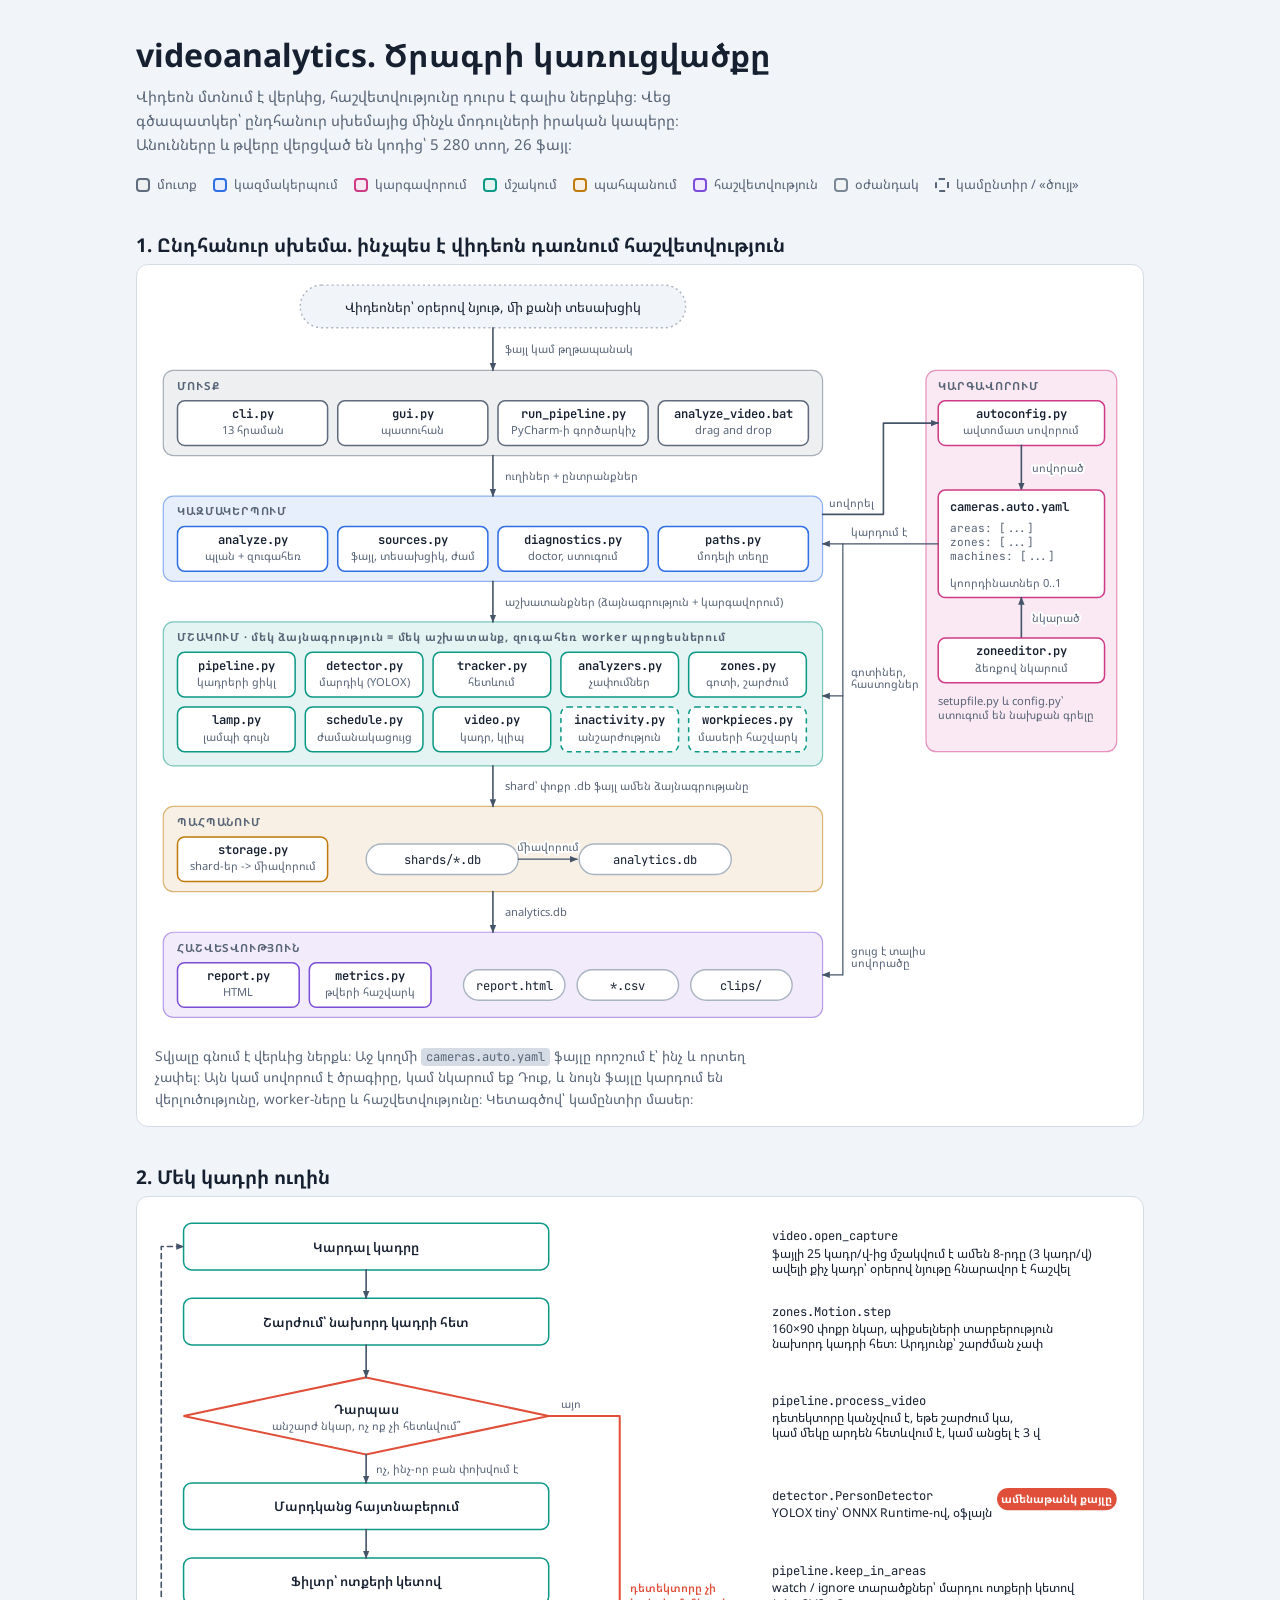
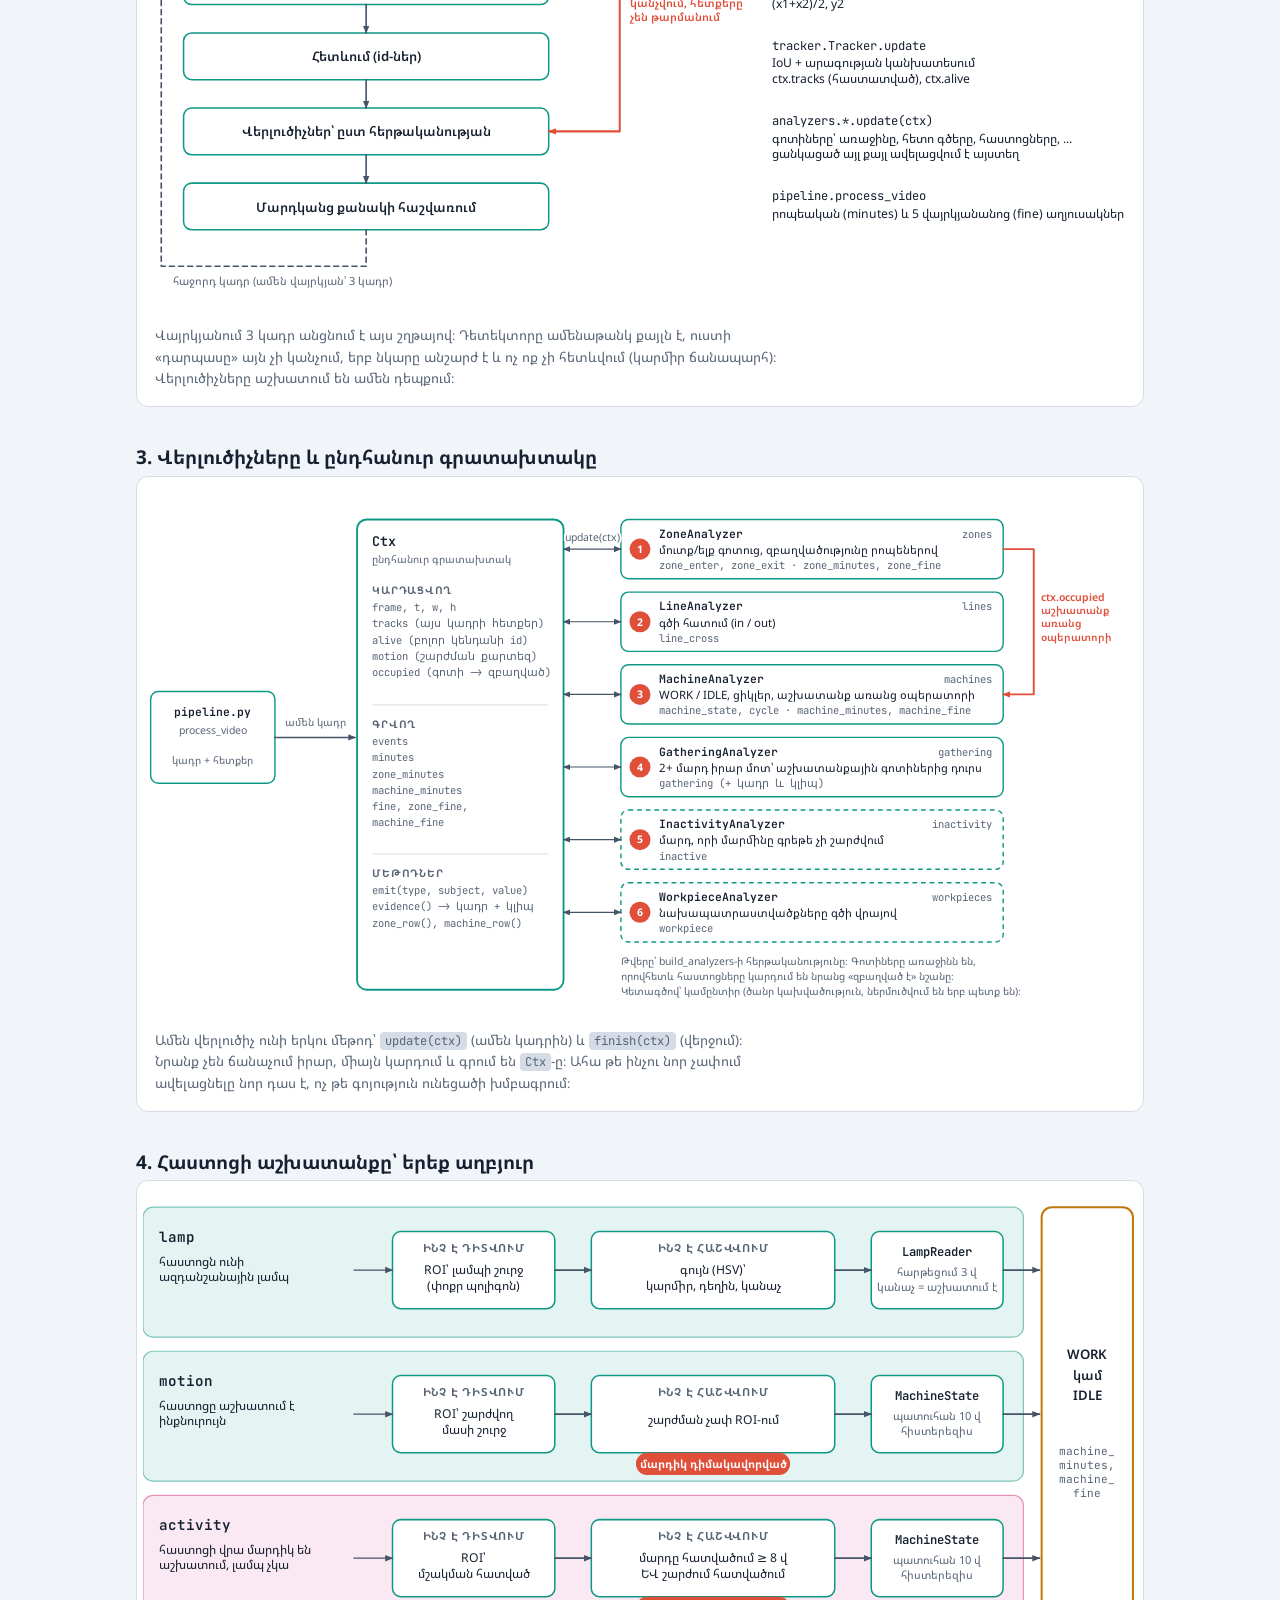
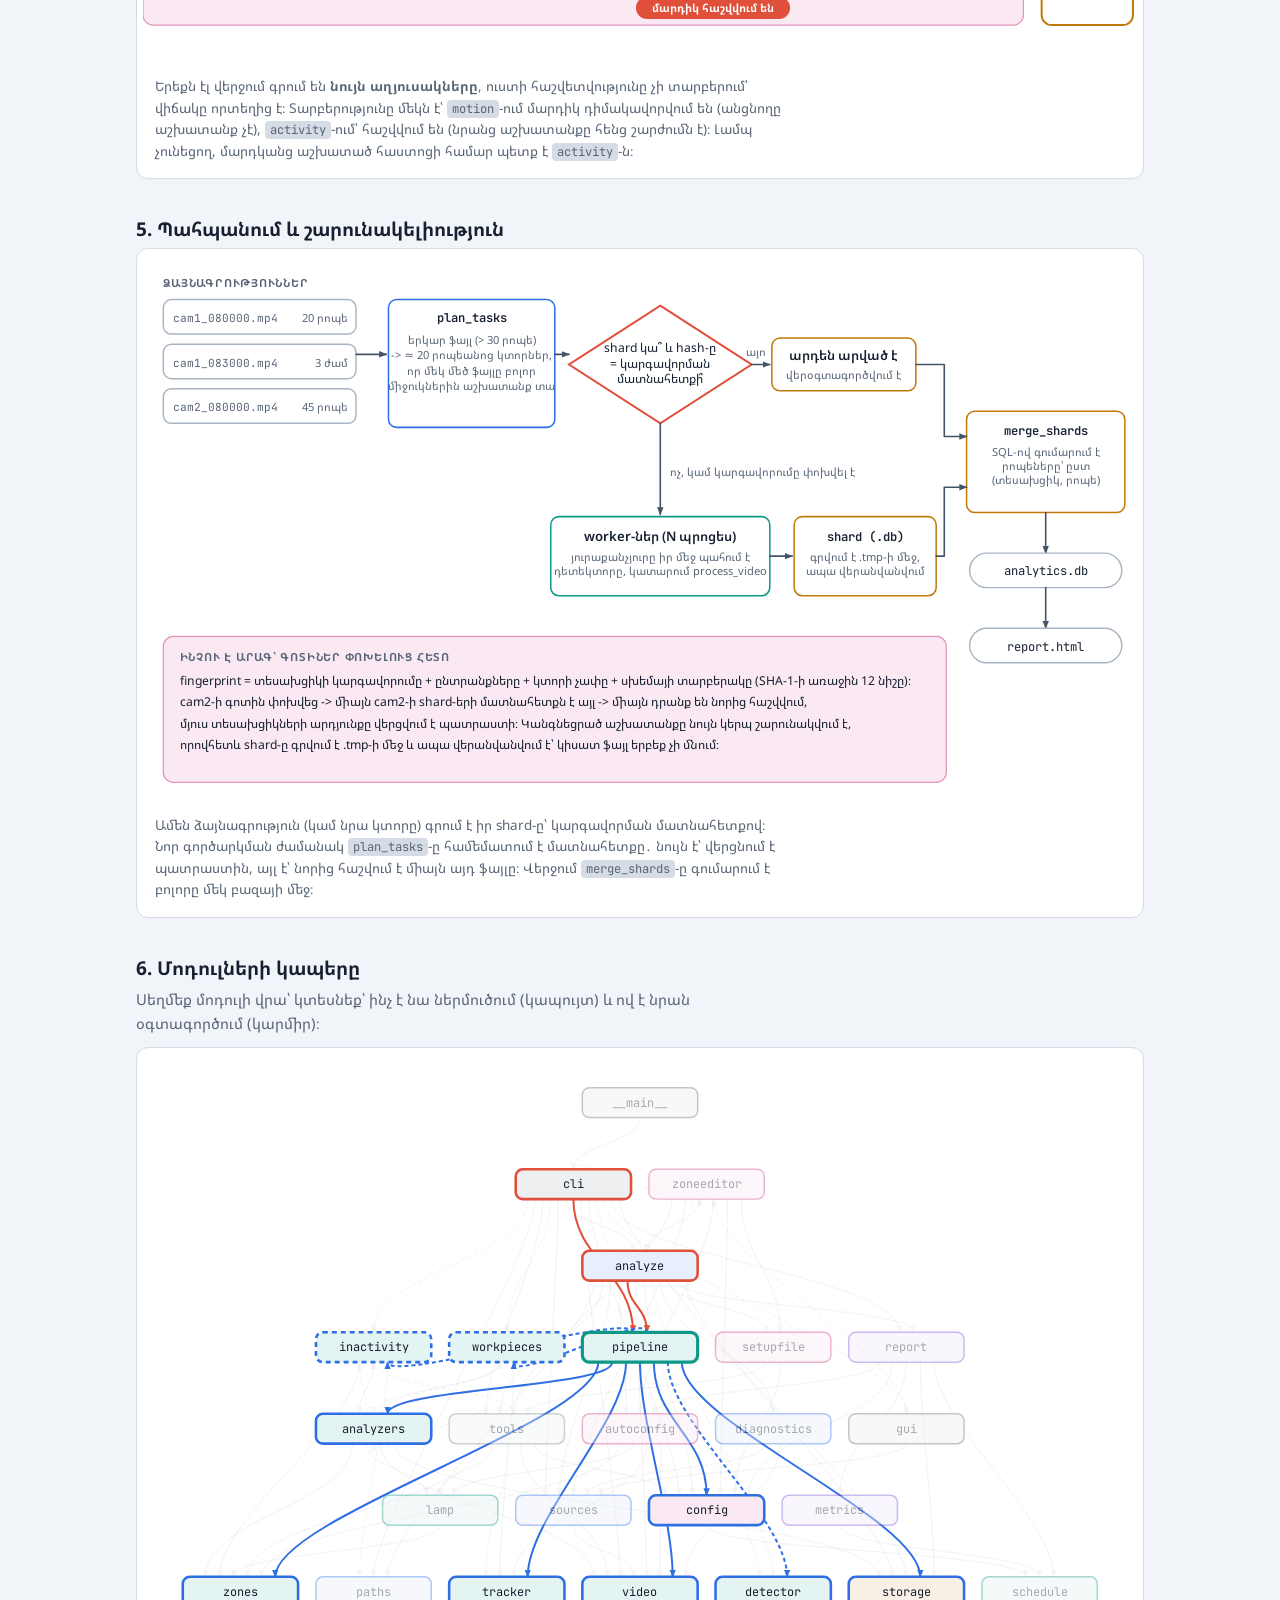
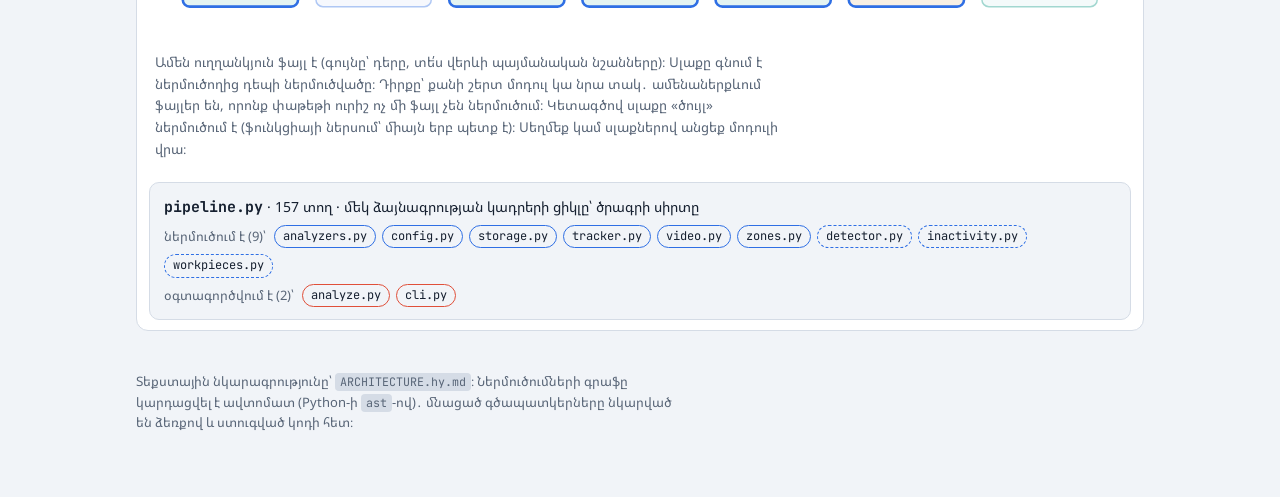
==== videoanalytics/docs/architecture.html @ 5f771d31 "Add the graphical structure of the code (docs/architecture.html) Six hand-built SVG figures in one s" ====
<!doctype html>
<html lang="hy"><head><meta charset="utf-8"><meta name="viewport" content="width=device-width, initial-scale=1, viewport-fit=cover">
<title>videoanalytics կառուցվածք</title>
<meta name="claude:viewport-fit-sides" content="cover">
<link rel="preconnect" href="https://fonts.googleapis.com"><link rel="preconnect" href="https://fonts.gstatic.com" crossorigin>
<link rel="stylesheet" href="https://fonts.googleapis.com/css2?family=JetBrains+Mono:wght@400;600&family=Noto+Sans:wght@400;600;700&family=Noto+Sans+Armenian:wght@400;600;700&display=swap">
<style>
:root{--bg:#f1f4f8;--surface:#ffffff;--fg:#162030;--muted:#586577;--line:#d5dce6;--line2:#a9b4c2;--arrow:#46546a;--accent:#e04f39;--out:#2f6fe4;--in:#e04f39;--dot:#d9e0ea;--entry:#5f6b7c;--entry-bg:#edeff1;--entry-ln:#a7aeb7;--orch:#2f6fe4;--orch-bg:#e8effc;--orch-ln:#8db0f0;--setup:#cf3a86;--setup-bg:#fae9f2;--setup-ln:#e593bc;--process:#0e9886;--process-bg:#e4f4f2;--process-ln:#7ac6bc;--store:#c07a0b;--store-bg:#f8f0e4;--store-ln:#dcb679;--report:#7c4dd8;--report-bg:#f1ebfb;--report-ln:#b79dea;--util:#7b8794;--util-bg:#f0f2f3;--util-ln:#b6bdc4;--sans:"Noto Sans","Noto Sans Armenian","Segoe UI",system-ui,sans-serif;--mono:"JetBrains Mono","Noto Sans Mono",ui-monospace,Consolas,monospace}
@media (prefers-color-scheme: dark){:root:not([data-theme="light"]){--bg:#10151c;--surface:#19212b;--fg:#e5ebf3;--muted:#98a6b8;--line:#2c3746;--line2:#4a586b;--arrow:#9fb0c6;--accent:#ff7a63;--out:#78a6ff;--in:#ff7a63;--dot:#1f2833;--entry:#a3adbd;--entry-bg:#303944;--entry-ln:#656e7b;--orch:#78a6ff;--orch-bg:#29384f;--orch-ln:#4d6aa0;--setup:#f287bb;--setup-bg:#3e3243;--setup-ln:#90597a;--process:#45d1bd;--process-bg:#203f44;--process-ln:#31827b;--store:#f2b552;--store-bg:#3e3a32;--store-ln:#907240;--report:#b999f7;--report-bg:#34354e;--report-ln:#71639b;--util:#98a3b0;--util-bg:#2f3742;--util-ln:#5f6874;color-scheme:dark}}
:root[data-theme="dark"]{--bg:#10151c;--surface:#19212b;--fg:#e5ebf3;--muted:#98a6b8;--line:#2c3746;--line2:#4a586b;--arrow:#9fb0c6;--accent:#ff7a63;--out:#78a6ff;--in:#ff7a63;--dot:#1f2833;--entry:#a3adbd;--entry-bg:#303944;--entry-ln:#656e7b;--orch:#78a6ff;--orch-bg:#29384f;--orch-ln:#4d6aa0;--setup:#f287bb;--setup-bg:#3e3243;--setup-ln:#90597a;--process:#45d1bd;--process-bg:#203f44;--process-ln:#31827b;--store:#f2b552;--store-bg:#3e3a32;--store-ln:#907240;--report:#b999f7;--report-bg:#34354e;--report-ln:#71639b;--util:#98a3b0;--util-bg:#2f3742;--util-ln:#5f6874;color-scheme:dark}
*{box-sizing:border-box}
body{background:var(--bg);color:var(--fg);font:15px/1.6 var(--sans)}
.page{max-width:1040px;margin:0 auto;padding-block:28px 56px;padding-left:max(16px,env(safe-area-inset-left,0px));padding-right:max(16px,env(safe-area-inset-right,0px))}
h1{font-size:clamp(24px,4vw,32px);line-height:1.2;margin:0 0 10px;font-weight:700;text-wrap:balance}
h2{font-size:19px;line-height:1.3;margin:0 0 6px;font-weight:700;text-wrap:balance}
.lead{max-width:68ch;color:var(--muted);margin:0 0 18px}
.legend{display:flex;flex-wrap:wrap;gap:8px 16px;margin:0 0 6px;padding:0;list-style:none;font-size:13px;color:var(--muted)}
.legend li{display:flex;align-items:center;gap:7px}
.legend i{width:14px;height:14px;border-radius:4px;border:2px solid var(--c);background:var(--cb);display:inline-block}
.legend i.opt{border-style:dashed}
.swipe{display:none;margin:8px 0 0;font-size:13px;color:var(--muted)}
@media (max-width:820px){.swipe{display:block}}
section{margin-top:38px}
section>p{margin:0 0 12px;max-width:70ch;color:var(--muted)}
.fig{margin:0;background:var(--surface);border:1px solid var(--line);border-radius:12px;padding:10px 6px 4px}
.scroll{overflow-x:auto}
.fig svg{display:block;width:100%;height:auto}
.fig figcaption{padding:8px 12px 12px;font-size:13.5px;color:var(--muted);max-width:82ch}
code,.mono{font-family:var(--mono)}
code{font-size:.9em;background:var(--line);padding:1px 5px;border-radius:4px}
#dep-info{margin:10px 6px 4px;padding:12px 14px;border:1px solid var(--line);border-radius:10px;background:var(--bg);font-size:14px;min-height:96px}
#dep-info b{font-family:var(--mono);font-size:15px}
#dep-info .row{margin-top:6px;display:flex;flex-wrap:wrap;gap:6px;align-items:center}
#dep-info .row span.k{color:var(--muted);font-size:13px;margin-right:2px}
#dep-info .pill{font-family:var(--mono);font-size:12px;padding:1px 8px;border-radius:99px;border:1.5px solid var(--out);color:var(--fg);background:transparent}
#dep-info .pill.in{border-color:var(--in)}
#dep-info .pill.lz{border-style:dashed}
footer{margin-top:40px;color:var(--muted);font-size:13px;max-width:78ch}
/* ---- drawing ---- */
svg text{font-family:var(--sans)}
.t{font-size:13px;fill:var(--fg)}
.tn{font-weight:600}
.mono{font-family:var(--mono);font-size:12px;fill:var(--fg)}
.monoL{font-family:var(--mono);font-size:14px;font-weight:600;fill:var(--fg)}
.monoS{font-family:var(--mono);font-size:11px;fill:var(--muted)}
.d{font-size:11px;fill:var(--muted)}
.n{font-size:12px;fill:var(--fg)}
.nb{font-size:12px;font-weight:600;fill:var(--fg)}
.al{font-size:11px;fill:var(--muted);paint-order:stroke;stroke:var(--surface);stroke-width:4px;stroke-linejoin:round}
.alh{font-size:11px;font-weight:600;fill:var(--accent);paint-order:stroke;stroke:var(--surface);stroke-width:4px;stroke-linejoin:round}
.hd{font-size:11px;font-weight:700;letter-spacing:.07em;fill:var(--muted)}
.node{fill:var(--surface);stroke:var(--line2);stroke-width:1.4}
.io{fill:var(--bg);stroke:var(--line2);stroke-width:1.4;stroke-dasharray:2 3}
.band{stroke-width:1.2}
.chip{fill:var(--surface);stroke-width:1.5}
.opt{stroke-dasharray:5 4}
.gate{fill:var(--surface);stroke:var(--accent);stroke-width:2}
.hot{fill:var(--accent);stroke:none}
.hot-t{font-size:11px;font-weight:700;fill:#fff}
.ar{fill:none;stroke:var(--arrow);stroke-width:1.6;stroke-linejoin:round;stroke-linecap:round}
.ar.hi{stroke:var(--accent);stroke-width:2}
.ar.dash{stroke-dasharray:5 4}
.ar.thin{stroke-width:1.2}
.mk{fill:var(--arrow)}.mk-hi{fill:var(--accent)}.mk-out{fill:var(--out)}.mk-in{fill:var(--in)}
.rule{stroke:var(--line);stroke-width:1}
.dot{fill:var(--dot)}
.band.entry{fill:var(--entry-bg);stroke:var(--entry-ln)}.chip.entry{stroke:var(--entry)}.mod.entry rect{fill:var(--entry-bg);stroke:var(--entry)}
.band.orch{fill:var(--orch-bg);stroke:var(--orch-ln)}.chip.orch{stroke:var(--orch)}.mod.orch rect{fill:var(--orch-bg);stroke:var(--orch)}
.band.setup{fill:var(--setup-bg);stroke:var(--setup-ln)}.chip.setup{stroke:var(--setup)}.mod.setup rect{fill:var(--setup-bg);stroke:var(--setup)}
.band.process{fill:var(--process-bg);stroke:var(--process-ln)}.chip.process{stroke:var(--process)}.mod.process rect{fill:var(--process-bg);stroke:var(--process)}
.band.store{fill:var(--store-bg);stroke:var(--store-ln)}.chip.store{stroke:var(--store)}.mod.store rect{fill:var(--store-bg);stroke:var(--store)}
.band.report{fill:var(--report-bg);stroke:var(--report-ln)}.chip.report{stroke:var(--report)}.mod.report rect{fill:var(--report-bg);stroke:var(--report)}
.band.util{fill:var(--util-bg);stroke:var(--util-ln)}.chip.util{stroke:var(--util)}.mod.util rect{fill:var(--util-bg);stroke:var(--util)}

.edge{fill:none;stroke:var(--fg);stroke-width:1;opacity:.17}
.edge.lazy{stroke-dasharray:4 3}
.sel-on .edge{opacity:.05}
.sel-on .edge.out{stroke:var(--out);stroke-width:2;opacity:1}
.sel-on .edge.in{stroke:var(--in);stroke-width:2;opacity:1}
.mod{cursor:pointer;outline:none}
.mod rect{stroke-width:1.5}
.mod text{pointer-events:none}
.mod.opt rect{stroke-dasharray:5 4}
.sel-on .mod{opacity:.38}
.sel-on .mod.sel,.sel-on .mod.imp,.sel-on .mod.usd{opacity:1}
.sel-on .mod.sel rect{stroke-width:3.2}
.sel-on .mod.imp rect{stroke:var(--out);stroke-width:2.6}
.sel-on .mod.usd rect{stroke:var(--in);stroke-width:2.6}
.mod:focus-visible rect{stroke:var(--fg);stroke-width:3}
.keyl{font-size:11px;fill:var(--muted)}
@media (prefers-reduced-motion: no-preference){.edge,.mod{transition:opacity .12s}}
</style>
</head><body>
<div class="page">
<header>
<h1>videoanalytics. Ծրագրի կառուցվածքը</h1>
<p class="lead">Վիդեոն մտնում է վերևից, հաշվետվությունը դուրս է գալիս ներքևից։ Վեց գծապատկեր՝ ընդհանուր սխեմայից մինչև մոդուլների իրական կապերը։ Անունները և թվերը վերցված են կոդից՝ 5 280 տող, 26 ֆայլ։</p>
<ul class="legend" aria-label="Գույների նշանակությունը"><li><i style="--c:var(--entry);--cb:var(--entry-bg)"></i>մուտք</li><li><i style="--c:var(--orch);--cb:var(--orch-bg)"></i>կազմակերպում</li><li><i style="--c:var(--setup);--cb:var(--setup-bg)"></i>կարգավորում</li><li><i style="--c:var(--process);--cb:var(--process-bg)"></i>մշակում</li><li><i style="--c:var(--store);--cb:var(--store-bg)"></i>պահպանում</li><li><i style="--c:var(--report);--cb:var(--report-bg)"></i>հաշվետվություն</li><li><i style="--c:var(--util);--cb:var(--util-bg)"></i>օժանդակ</li><li><i class="opt" style="--c:var(--muted);--cb:transparent"></i>կամընտիր / «ծույլ»</li></ul>
<p class="swipe">Գծապատկերները լայն են․ նեղ էկրանին սահեցրեք դրանք աջ ու ձախ։</p>
</header>
<section><h2>1. Ընդհանուր սխեմա. ինչպես է վիդեոն դառնում հաշվետվություն</h2><figure class="fig"><div class="scroll"><svg viewBox="0 0 980 752" role="img" aria-label="Ընդհանուր սխեմա՝ վիդեոներից մինչև հաշվետվություն, կողքին՝ կարգավորման ֆայլը" style="min-width:760px" xmlns="http://www.w3.org/2000/svg"><defs><marker id="a1" viewBox="0 0 10 10" refX="9" refY="5" markerWidth="8" markerHeight="8" orient="auto-start-reverse" markerUnits="userSpaceOnUse"><path class="mk" d="M0,1 L10,5 L0,9 z"/></marker><marker id="h1" viewBox="0 0 10 10" refX="9" refY="5" markerWidth="8" markerHeight="8" orient="auto-start-reverse" markerUnits="userSpaceOnUse"><path class="mk-hi" d="M0,1 L10,5 L0,9 z"/></marker><marker id="o1" viewBox="0 0 10 10" refX="9" refY="5" markerWidth="8" markerHeight="8" orient="auto-start-reverse" markerUnits="userSpaceOnUse"><path class="mk-out" d="M0,1 L10,5 L0,9 z"/></marker><marker id="i1" viewBox="0 0 10 10" refX="9" refY="5" markerWidth="8" markerHeight="8" orient="auto-start-reverse" markerUnits="userSpaceOnUse"><path class="mk-in" d="M0,1 L10,5 L0,9 z"/></marker></defs>
<rect class="io" x="155" y="10" width="380" height="42" rx="21" />
<text class="t" x="345" y="36" text-anchor="middle" >Վիդեոներ՝ օրերով նյութ, մի քանի տեսախցիկ</text>
<rect class="band entry" x="20" y="94" width="650" height="84" rx="10" />
<text class="hd" x="34" y="113" >ՄՈՒՏՔ</text>
<rect class="chip entry" x="34" y="124" width="148" height="44" rx="7" />
<text class="mono tn" x="108" y="141" text-anchor="middle" >cli.py</text>
<text class="d" x="108" y="157" text-anchor="middle" >13 հրաման</text>
<rect class="chip entry" x="192" y="124" width="148" height="44" rx="7" />
<text class="mono tn" x="266" y="141" text-anchor="middle" >gui.py</text>
<text class="d" x="266" y="157" text-anchor="middle" >պատուհան</text>
<rect class="chip entry" x="350" y="124" width="148" height="44" rx="7" />
<text class="mono tn" x="424" y="141" text-anchor="middle" >run_pipeline.py</text>
<text class="d" x="424" y="157" text-anchor="middle" >PyCharm-ի գործարկիչ</text>
<rect class="chip entry" x="508" y="124" width="148" height="44" rx="7" />
<text class="mono tn" x="582" y="141" text-anchor="middle" >analyze_video.bat</text>
<text class="d" x="582" y="157" text-anchor="middle" >drag and drop</text>
<rect class="band orch" x="20" y="218" width="650" height="84" rx="10" />
<text class="hd" x="34" y="237" >ԿԱԶՄԱԿԵՐՊՈՒՄ</text>
<rect class="chip orch" x="34" y="248" width="148" height="44" rx="7" />
<text class="mono tn" x="108" y="265" text-anchor="middle" >analyze.py</text>
<text class="d" x="108" y="281" text-anchor="middle" >պլան + զուգահեռ</text>
<rect class="chip orch" x="192" y="248" width="148" height="44" rx="7" />
<text class="mono tn" x="266" y="265" text-anchor="middle" >sources.py</text>
<text class="d" x="266" y="281" text-anchor="middle" >ֆայլ, տեսախցիկ, ժամ</text>
<rect class="chip orch" x="350" y="248" width="148" height="44" rx="7" />
<text class="mono tn" x="424" y="265" text-anchor="middle" >diagnostics.py</text>
<text class="d" x="424" y="281" text-anchor="middle" >doctor, ստուգում</text>
<rect class="chip orch" x="508" y="248" width="148" height="44" rx="7" />
<text class="mono tn" x="582" y="265" text-anchor="middle" >paths.py</text>
<text class="d" x="582" y="281" text-anchor="middle" >մոդելի տեղը</text>
<rect class="band process" x="20" y="342" width="650" height="142" rx="10" />
<text class="hd" x="34" y="361" >ՄՇԱԿՈՒՄ  ·  մեկ ձայնագրություն = մեկ աշխատանք, զուգահեռ worker պրոցեսներում</text>
<rect class="chip process" x="34" y="372" width="116" height="44" rx="7" />
<text class="mono tn" x="92" y="389" text-anchor="middle" >pipeline.py</text>
<text class="d" x="92" y="405" text-anchor="middle" >կադրերի ցիկլ</text>
<rect class="chip process" x="160" y="372" width="116" height="44" rx="7" />
<text class="mono tn" x="218" y="389" text-anchor="middle" >detector.py</text>
<text class="d" x="218" y="405" text-anchor="middle" >մարդիկ (YOLOX)</text>
<rect class="chip process" x="286" y="372" width="116" height="44" rx="7" />
<text class="mono tn" x="344" y="389" text-anchor="middle" >tracker.py</text>
<text class="d" x="344" y="405" text-anchor="middle" >հետևում</text>
<rect class="chip process" x="412" y="372" width="116" height="44" rx="7" />
<text class="mono tn" x="470" y="389" text-anchor="middle" >analyzers.py</text>
<text class="d" x="470" y="405" text-anchor="middle" >չափումներ</text>
<rect class="chip process" x="538" y="372" width="116" height="44" rx="7" />
<text class="mono tn" x="596" y="389" text-anchor="middle" >zones.py</text>
<text class="d" x="596" y="405" text-anchor="middle" >գոտի, շարժում</text>
<rect class="chip process" x="34" y="426" width="116" height="44" rx="7" />
<text class="mono tn" x="92" y="443" text-anchor="middle" >lamp.py</text>
<text class="d" x="92" y="459" text-anchor="middle" >լամպի գույն</text>
<rect class="chip process" x="160" y="426" width="116" height="44" rx="7" />
<text class="mono tn" x="218" y="443" text-anchor="middle" >schedule.py</text>
<text class="d" x="218" y="459" text-anchor="middle" >ժամանակացույց</text>
<rect class="chip process" x="286" y="426" width="116" height="44" rx="7" />
<text class="mono tn" x="344" y="443" text-anchor="middle" >video.py</text>
<text class="d" x="344" y="459" text-anchor="middle" >կադր, կլիպ</text>
<rect class="chip process opt" x="412" y="426" width="116" height="44" rx="7" />
<text class="mono tn" x="470" y="443" text-anchor="middle" >inactivity.py</text>
<text class="d" x="470" y="459" text-anchor="middle" >անշարժություն</text>
<rect class="chip process opt" x="538" y="426" width="116" height="44" rx="7" />
<text class="mono tn" x="596" y="443" text-anchor="middle" >workpieces.py</text>
<text class="d" x="596" y="459" text-anchor="middle" >մասերի հաշվարկ</text>
<rect class="band store" x="20" y="524" width="650" height="84" rx="10" />
<text class="hd" x="34" y="543" >ՊԱՀՊԱՆՈՒՄ</text>
<rect class="chip store" x="34" y="554" width="148" height="44" rx="7" />
<text class="mono tn" x="108" y="571" text-anchor="middle" >storage.py</text>
<text class="d" x="108" y="587" text-anchor="middle" >shard-եր -&gt; միավորում</text>
<rect class="node" x="220" y="561" width="150" height="30" rx="15" />
<text class="mono" x="295" y="581" text-anchor="middle" >shards/*.db</text>
<path class="ar thin" d="M370,576 L428,576" marker-end="url(#a1)"/>
<text class="al" x="399" y="568" text-anchor="middle" >միավորում</text>
<rect class="node" x="430" y="561" width="150" height="30" rx="15" />
<text class="mono" x="505" y="581" text-anchor="middle" >analytics.db</text>
<rect class="band report" x="20" y="648" width="650" height="84" rx="10" />
<text class="hd" x="34" y="667" >ՀԱՇՎԵՏՎՈՒԹՅՈՒՆ</text>
<rect class="chip report" x="34" y="678" width="120" height="44" rx="7" />
<text class="mono tn" x="94" y="695" text-anchor="middle" >report.py</text>
<text class="d" x="94" y="711" text-anchor="middle" >HTML</text>
<rect class="chip report" x="164" y="678" width="120" height="44" rx="7" />
<text class="mono tn" x="224" y="695" text-anchor="middle" >metrics.py</text>
<text class="d" x="224" y="711" text-anchor="middle" >թվերի հաշվարկ</text>
<rect class="node" x="316" y="685" width="100" height="30" rx="15" />
<text class="mono" x="366" y="705" text-anchor="middle" >report.html</text>
<rect class="node" x="428" y="685" width="100" height="30" rx="15" />
<text class="mono" x="478" y="705" text-anchor="middle" >*.csv</text>
<rect class="node" x="540" y="685" width="100" height="30" rx="15" />
<text class="mono" x="590" y="705" text-anchor="middle" >clips/</text>
<path class="ar" d="M345,52 L345,94" marker-end="url(#a1)"/>
<text class="al" x="357" y="77" >ֆայլ կամ թղթապանակ</text>
<path class="ar" d="M345,178 L345,218" marker-end="url(#a1)"/>
<text class="al" x="357" y="202" >ուղիներ + ընտրանքներ</text>
<path class="ar" d="M345,302 L345,342" marker-end="url(#a1)"/>
<text class="al" x="357" y="326" >աշխատանքներ (ձայնագրություն + կարգավորում)</text>
<path class="ar" d="M345,484 L345,524" marker-end="url(#a1)"/>
<text class="al" x="357" y="508" >shard՝ փոքր .db ֆայլ ամեն ձայնագրությանը</text>
<path class="ar" d="M345,608 L345,648" marker-end="url(#a1)"/>
<text class="al" x="357" y="632" >analytics.db</text>
<rect class="band setup" x="772" y="94" width="188" height="376" rx="10" />
<text class="hd" x="784" y="113" >ԿԱՐԳԱՎՈՐՈՒՄ</text>
<rect class="chip setup" x="784" y="124" width="164" height="44" rx="7" />
<text class="mono tn" x="866" y="141" text-anchor="middle" >autoconfig.py</text>
<text class="d" x="866" y="157" text-anchor="middle" >ավտոմատ սովորում</text>
<path class="ar" d="M866,168 L866,212" marker-end="url(#a1)"/>
<text class="al" x="876" y="194" >սովորած</text>
<rect class="chip setup" x="784" y="212" width="164" height="106" rx="7" />
<text class="mono nb" x="796" y="233" >cameras.auto.yaml</text>
<text class="monoS" x="796" y="253" >areas: [...]</text>
<text class="monoS" x="796" y="267" >zones: [...]</text>
<text class="monoS" x="796" y="281" >machines: [...]</text>
<text class="d" x="796" y="308" >կոորդինատներ 0..1</text>
<path class="ar" d="M866,358 L866,318" marker-end="url(#a1)"/>
<text class="al" x="876" y="342" >նկարած</text>
<rect class="chip setup" x="784" y="358" width="164" height="44" rx="7" />
<text class="mono tn" x="866" y="375" text-anchor="middle" >zoneeditor.py</text>
<text class="d" x="866" y="391" text-anchor="middle" >ձեռքով նկարում</text>
<text class="d" x="784" y="424" >setupfile.py և config.py՝</text>
<text class="d" x="784" y="438" >ստուգում են նախքան գրելը</text>
<path class="ar" d="M670,236 L730,236 L730,146 L784,146" marker-end="url(#a1)"/>
<text class="al" x="676" y="229" >սովորել</text>
<path class="ar thin" d="M784,265 L690,265 L690,690"/>
<path class="ar thin" d="M690,265 L670,265" marker-end="url(#a1)"/>
<text class="al" x="698" y="257" >կարդում է</text>
<path class="ar thin" d="M690,415 L670,415" marker-end="url(#a1)"/>
<text class="al" x="698" y="395" >գոտիներ,</text>
<text class="al" x="698" y="407" >հաստոցներ</text>
<path class="ar thin" d="M690,690 L670,690" marker-end="url(#a1)"/>
<text class="al" x="698" y="670" >ցույց է տալիս</text>
<text class="al" x="698" y="682" >սովորածը</text>
</svg></div><figcaption>Տվյալը գնում է վերևից ներքև։ Աջ կողմի <code>cameras.auto.yaml</code> ֆայլը որոշում է՝ ինչ և որտեղ չափել։ Այն կամ սովորում է ծրագիրը, կամ նկարում եք Դուք, և նույն ֆայլը կարդում են վերլուծությունը, worker-ները և հաշվետվությունը։ Կետագծով՝ կամընտիր մասեր։</figcaption></figure></section>
<section><h2>2. Մեկ կադրի ուղին</h2><figure class="fig"><div class="scroll"><svg viewBox="0 0 980 700" role="img" aria-label="Մեկ կադրի ուղին՝ կարդալուց մինչև հաշվառում, դարպասով, որը խնայում է դետեկտորը" style="min-width:760px" xmlns="http://www.w3.org/2000/svg"><defs><marker id="a2" viewBox="0 0 10 10" refX="9" refY="5" markerWidth="8" markerHeight="8" orient="auto-start-reverse" markerUnits="userSpaceOnUse"><path class="mk" d="M0,1 L10,5 L0,9 z"/></marker><marker id="h2" viewBox="0 0 10 10" refX="9" refY="5" markerWidth="8" markerHeight="8" orient="auto-start-reverse" markerUnits="userSpaceOnUse"><path class="mk-hi" d="M0,1 L10,5 L0,9 z"/></marker><marker id="o2" viewBox="0 0 10 10" refX="9" refY="5" markerWidth="8" markerHeight="8" orient="auto-start-reverse" markerUnits="userSpaceOnUse"><path class="mk-out" d="M0,1 L10,5 L0,9 z"/></marker><marker id="i2" viewBox="0 0 10 10" refX="9" refY="5" markerWidth="8" markerHeight="8" orient="auto-start-reverse" markerUnits="userSpaceOnUse"><path class="mk-in" d="M0,1 L10,5 L0,9 z"/></marker></defs>
<rect class="chip process" x="40" y="16" width="360" height="46" rx="8" />
<text class="t tn" x="220" y="44" text-anchor="middle" >Կարդալ կադրը</text>
<rect class="chip process" x="40" y="90" width="360" height="46" rx="8" />
<text class="t tn" x="220" y="118" text-anchor="middle" >Շարժում՝ նախորդ կադրի հետ</text>
<rect class="chip process" x="40" y="272" width="360" height="46" rx="8" />
<text class="t tn" x="220" y="300" text-anchor="middle" >Մարդկանց հայտնաբերում</text>
<rect class="chip process" x="40" y="346" width="360" height="46" rx="8" />
<text class="t tn" x="220" y="374" text-anchor="middle" >Ֆիլտր՝ ոտքերի կետով</text>
<rect class="chip process" x="40" y="420" width="360" height="46" rx="8" />
<text class="t tn" x="220" y="448" text-anchor="middle" >Հետևում (id-ներ)</text>
<rect class="chip process" x="40" y="494" width="360" height="46" rx="8" />
<text class="t tn" x="220" y="522" text-anchor="middle" >Վերլուծիչներ՝ ըստ հերթականության</text>
<rect class="chip process" x="40" y="568" width="360" height="46" rx="8" />
<text class="t tn" x="220" y="596" text-anchor="middle" >Մարդկանց քանակի հաշվառում</text>
<polygon class="gate" points="220,168 400,206 220,244 40,206"/>
<text class="t tn" x="220" y="204" text-anchor="middle" >Դարպաս</text>
<text class="d" x="220" y="220" text-anchor="middle" >անշարժ նկար, ոչ ոք չի հետևվում՞</text>
<path class="ar" d="M220,62 L220,90" marker-end="url(#a2)"/>
<path class="ar" d="M220,136 L220,168" marker-end="url(#a2)"/>
<path class="ar" d="M220,244 L220,272" marker-end="url(#a2)"/>
<path class="ar" d="M220,318 L220,346" marker-end="url(#a2)"/>
<path class="ar" d="M220,392 L220,420" marker-end="url(#a2)"/>
<path class="ar" d="M220,466 L220,494" marker-end="url(#a2)"/>
<path class="ar" d="M220,540 L220,568" marker-end="url(#a2)"/>
<text class="al" x="230" y="262" >ոչ, ինչ-որ բան փոխվում է</text>
<path class="ar hi" d="M400,206 L470,206 L470,517 L400,517" marker-end="url(#h2)"/>
<text class="al" x="412" y="198" >այո</text>
<text class="alh" x="480" y="380" >դետեկտորը չի</text>
<text class="alh" x="480" y="394" >կանչվում, հետքերը</text>
<text class="alh" x="480" y="408" >չեն թարմանում</text>
<path class="ar dash" d="M220,614 L220,650 L18,650 L18,39.0 L40,39.0" marker-end="url(#a2)"/>
<text class="al" x="30" y="668" >հաջորդ կադր (ամեն վայրկյան՝ 3 կադր)</text>
<text class="mono" x="620" y="33" >video.open_capture</text>
<text class="n" x="620" y="50" >ֆայլի 25 կադր/վ-ից մշակվում է ամեն 8-րդը (3 կադր/վ)</text>
<text class="n" x="620" y="65" >ավելի քիչ կադր՝ օրերով նյութը հնարավոր է հաշվել</text>
<text class="mono" x="620" y="107" >zones.Motion.step</text>
<text class="n" x="620" y="124" >160×90 փոքր նկար, պիքսելների տարբերություն</text>
<text class="n" x="620" y="139" >նախորդ կադրի հետ։ Արդյունք՝ շարժման չափ</text>
<text class="mono" x="620" y="195" >pipeline.process_video</text>
<text class="n" x="620" y="212" >դետեկտորը կանչվում է, եթե շարժում կա,</text>
<text class="n" x="620" y="227" >կամ մեկը արդեն հետևվում է, կամ անցել է 3 վ</text>
<text class="mono" x="620" y="289" >detector.PersonDetector</text>
<text class="n" x="620" y="306" >YOLOX tiny՝ ONNX Runtime-ով, օֆլայն</text>
<rect class="hot" x="842" y="277" width="118" height="22" rx="11" />
<text class="hot-t" x="901" y="292" text-anchor="middle" >ամենաթանկ քայլը</text>
<text class="mono" x="620" y="363" >pipeline.keep_in_areas</text>
<text class="n" x="620" y="380" >watch / ignore տարածքներ՝ մարդու ոտքերի կետով</text>
<text class="n" x="620" y="395" >(x1+x2)/2, y2</text>
<text class="mono" x="620" y="437" >tracker.Tracker.update</text>
<text class="n" x="620" y="454" >IoU + արագության կանխատեսում</text>
<text class="n" x="620" y="469" >ctx.tracks (հաստատված), ctx.alive</text>
<text class="mono" x="620" y="511" >analyzers.*.update(ctx)</text>
<text class="n" x="620" y="528" >գոտիները՝ առաջինը, հետո գծերը, հաստոցները, ...</text>
<text class="n" x="620" y="543" >ցանկացած այլ քայլ ավելացվում է այստեղ</text>
<text class="mono" x="620" y="585" >pipeline.process_video</text>
<text class="n" x="620" y="602" >րոպեական (minutes) և 5 վայրկյանանոց (fine) աղյուսակներ</text>
</svg></div><figcaption>Վայրկյանում 3 կադր անցնում է այս շղթայով։ Դետեկտորը ամենաթանկ քայլն է, ուստի «դարպասը» այն չի կանչում, երբ նկարը անշարժ է և ոչ ոք չի հետևվում (կարմիր ճանապարհ)։ Վերլուծիչները աշխատում են ամեն դեպքում։</figcaption></figure></section>
<section><h2>3. Վերլուծիչները և ընդհանուր գրատախտակը</h2><figure class="fig"><div class="scroll"><svg viewBox="0 0 1040 560" role="img" aria-label="Վերլուծիչները և ընդհանուր Ctx գրատախտակը" style="min-width:820px" xmlns="http://www.w3.org/2000/svg"><defs><marker id="a3" viewBox="0 0 10 10" refX="9" refY="5" markerWidth="8" markerHeight="8" orient="auto-start-reverse" markerUnits="userSpaceOnUse"><path class="mk" d="M0,1 L10,5 L0,9 z"/></marker><marker id="h3" viewBox="0 0 10 10" refX="9" refY="5" markerWidth="8" markerHeight="8" orient="auto-start-reverse" markerUnits="userSpaceOnUse"><path class="mk-hi" d="M0,1 L10,5 L0,9 z"/></marker><marker id="o3" viewBox="0 0 10 10" refX="9" refY="5" markerWidth="8" markerHeight="8" orient="auto-start-reverse" markerUnits="userSpaceOnUse"><path class="mk-out" d="M0,1 L10,5 L0,9 z"/></marker><marker id="i3" viewBox="0 0 10 10" refX="9" refY="5" markerWidth="8" markerHeight="8" orient="auto-start-reverse" markerUnits="userSpaceOnUse"><path class="mk-in" d="M0,1 L10,5 L0,9 z"/></marker></defs>
<rect class="chip process" x="8" y="214" width="130" height="96" rx="8" />
<text class="mono nb" x="73" y="240" text-anchor="middle" >pipeline.py</text>
<text class="d" x="73" y="258" text-anchor="middle" >process_video</text>
<text class="d" x="73" y="290" text-anchor="middle" >կադր + հետքեր</text>
<path class="ar" d="M138,262 L222,262" marker-end="url(#a3)"/>
<text class="al" x="180" y="250" text-anchor="middle" >ամեն կադր</text>
<rect class="node" x="224" y="34" width="216" height="492" rx="10" style="stroke:var(--process);stroke-width:2"/>
<text class="monoL" x="240" y="62" >Ctx</text>
<text class="d" x="240" y="80" >ընդհանուր գրատախտակ</text>
<text class="hd" x="240" y="112" >ԿԱՐԴԱՑՎՈՂ</text>
<text class="monoS" x="240" y="130" >frame, t, w, h</text>
<text class="monoS" x="240" y="147" >tracks (այս կադրի հետքեր)</text>
<text class="monoS" x="240" y="164" >alive (բոլոր կենդանի id)</text>
<text class="monoS" x="240" y="181" >motion (շարժման քարտեզ)</text>
<text class="monoS" x="240" y="198" >occupied (գոտի -&gt; զբաղված)</text>
<line class="rule" x1="240" y1="228" x2="424" y2="228"/>
<text class="hd" x="240" y="252" >ԳՐՎՈՂ</text>
<text class="monoS" x="240" y="270" >events</text>
<text class="monoS" x="240" y="287" >minutes</text>
<text class="monoS" x="240" y="304" >zone_minutes</text>
<text class="monoS" x="240" y="321" >machine_minutes</text>
<text class="monoS" x="240" y="338" >fine, zone_fine,</text>
<text class="monoS" x="240" y="355" >machine_fine</text>
<line class="rule" x1="240" y1="384" x2="424" y2="384"/>
<text class="hd" x="240" y="408" >ՄԵԹՈԴՆԵՐ</text>
<text class="monoS" x="240" y="426" >emit(type, subject, value)</text>
<text class="monoS" x="240" y="443" >evidence() -&gt; կադր + կլիպ</text>
<text class="monoS" x="240" y="460" >zone_row(), machine_row()</text>
<rect class="chip process" x="500" y="34" width="400" height="62" rx="8" />
<text class="mono nb" x="540" y="53" >ZoneAnalyzer</text>
<text class="monoS" x="888" y="53" text-anchor="end" >zones</text>
<text class="n" x="540" y="70" >մուտք/ելք գոտուց, զբաղվածությունը րոպեներով</text>
<text class="monoS" x="540" y="86" >zone_enter, zone_exit · zone_minutes, zone_fine</text>
<circle class="hot" cx="520" cy="65.0" r="11"/>
<text class="hot-t" x="520" y="69" text-anchor="middle" >1</text>
<path class="ar thin" d="M500,65.0 L440,65.0" marker-start="url(#a3)" marker-end="url(#a3)"/>
<rect class="chip process" x="500" y="110" width="400" height="62" rx="8" />
<text class="mono nb" x="540" y="129" >LineAnalyzer</text>
<text class="monoS" x="888" y="129" text-anchor="end" >lines</text>
<text class="n" x="540" y="146" >գծի հատում (in / out)</text>
<text class="monoS" x="540" y="162" >line_cross</text>
<circle class="hot" cx="520" cy="141.0" r="11"/>
<text class="hot-t" x="520" y="145" text-anchor="middle" >2</text>
<path class="ar thin" d="M500,141.0 L440,141.0" marker-start="url(#a3)" marker-end="url(#a3)"/>
<rect class="chip process" x="500" y="186" width="400" height="62" rx="8" />
<text class="mono nb" x="540" y="205" >MachineAnalyzer</text>
<text class="monoS" x="888" y="205" text-anchor="end" >machines</text>
<text class="n" x="540" y="222" >WORK / IDLE, ցիկլեր, աշխատանք առանց օպերատորի</text>
<text class="monoS" x="540" y="238" >machine_state, cycle · machine_minutes, machine_fine</text>
<circle class="hot" cx="520" cy="217.0" r="11"/>
<text class="hot-t" x="520" y="221" text-anchor="middle" >3</text>
<path class="ar thin" d="M500,217.0 L440,217.0" marker-start="url(#a3)" marker-end="url(#a3)"/>
<rect class="chip process" x="500" y="262" width="400" height="62" rx="8" />
<text class="mono nb" x="540" y="281" >GatheringAnalyzer</text>
<text class="monoS" x="888" y="281" text-anchor="end" >gathering</text>
<text class="n" x="540" y="298" >2+ մարդ իրար մոտ՝ աշխատանքային գոտիներից դուրս</text>
<text class="monoS" x="540" y="314" >gathering (+ կադր և կլիպ)</text>
<circle class="hot" cx="520" cy="293.0" r="11"/>
<text class="hot-t" x="520" y="297" text-anchor="middle" >4</text>
<path class="ar thin" d="M500,293.0 L440,293.0" marker-start="url(#a3)" marker-end="url(#a3)"/>
<rect class="chip process opt" x="500" y="338" width="400" height="62" rx="8" />
<text class="mono nb" x="540" y="357" >InactivityAnalyzer</text>
<text class="monoS" x="888" y="357" text-anchor="end" >inactivity</text>
<text class="n" x="540" y="374" >մարդ, որի մարմինը գրեթե չի շարժվում</text>
<text class="monoS" x="540" y="390" >inactive</text>
<circle class="hot" cx="520" cy="369.0" r="11"/>
<text class="hot-t" x="520" y="373" text-anchor="middle" >5</text>
<path class="ar thin" d="M500,369.0 L440,369.0" marker-start="url(#a3)" marker-end="url(#a3)"/>
<rect class="chip process opt" x="500" y="414" width="400" height="62" rx="8" />
<text class="mono nb" x="540" y="433" >WorkpieceAnalyzer</text>
<text class="monoS" x="888" y="433" text-anchor="end" >workpieces</text>
<text class="n" x="540" y="450" >նախապատրաստվածքները գծի վրայով</text>
<text class="monoS" x="540" y="466" >workpiece</text>
<circle class="hot" cx="520" cy="445.0" r="11"/>
<text class="hot-t" x="520" y="449" text-anchor="middle" >6</text>
<path class="ar thin" d="M500,445.0 L440,445.0" marker-start="url(#a3)" marker-end="url(#a3)"/>
<text class="al" x="470" y="57" text-anchor="middle" >update(ctx)</text>
<path class="ar hi" d="M900,65.0 L932,65.0 L932,217.0 L900,217.0" marker-end="url(#h3)"/>
<text class="alh" x="940" y="119" >ctx.occupied</text>
<text class="alh" x="940" y="133" >աշխատանք</text>
<text class="alh" x="940" y="147" >առանց</text>
<text class="alh" x="940" y="161" >օպերատորի</text>
<text class="d" x="500" y="500" >Թվերը՝ build_analyzers-ի հերթականությունը։ Գոտիները առաջինն են,</text>
<text class="d" x="500" y="516" >որովհետև հաստոցները կարդում են նրանց «զբաղված է» նշանը։</text>
<text class="d" x="500" y="532" >Կետագծով՝ կամընտիր (ծանր կախվածություն, ներմուծվում են երբ պետք են)։</text>
</svg></div><figcaption>Ամեն վերլուծիչ ունի երկու մեթոդ՝ <code>update(ctx)</code> (ամեն կադրին) և <code>finish(ctx)</code> (վերջում)։ Նրանք չեն ճանաչում իրար, միայն կարդում և գրում են <code>Ctx</code>-ը։ Ահա թե ինչու նոր չափում ավելացնելը նոր դաս է, ոչ թե գոյություն ունեցածի խմբագրում։</figcaption></figure></section>
<section><h2>4. Հաստոցի աշխատանքը՝ երեք աղբյուր</h2><figure class="fig"><div class="scroll"><svg viewBox="0 0 980 470" role="img" aria-label="Հաստոցի աշխատանքի երեք աղբյուրը՝ lamp, motion, activity" style="min-width:820px" xmlns="http://www.w3.org/2000/svg"><defs><marker id="a4" viewBox="0 0 10 10" refX="9" refY="5" markerWidth="8" markerHeight="8" orient="auto-start-reverse" markerUnits="userSpaceOnUse"><path class="mk" d="M0,1 L10,5 L0,9 z"/></marker><marker id="h4" viewBox="0 0 10 10" refX="9" refY="5" markerWidth="8" markerHeight="8" orient="auto-start-reverse" markerUnits="userSpaceOnUse"><path class="mk-hi" d="M0,1 L10,5 L0,9 z"/></marker><marker id="o4" viewBox="0 0 10 10" refX="9" refY="5" markerWidth="8" markerHeight="8" orient="auto-start-reverse" markerUnits="userSpaceOnUse"><path class="mk-out" d="M0,1 L10,5 L0,9 z"/></marker><marker id="i4" viewBox="0 0 10 10" refX="9" refY="5" markerWidth="8" markerHeight="8" orient="auto-start-reverse" markerUnits="userSpaceOnUse"><path class="mk-in" d="M0,1 L10,5 L0,9 z"/></marker></defs>
<rect class="band process" x="0" y="16" width="868" height="128" rx="10" />
<text class="monoL" x="16" y="50" >lamp</text>
<text class="n" x="16" y="74" >հաստոցն ունի</text>
<text class="n" x="16" y="89" >ազդանշանային լամպ</text>
<rect class="chip process" x="246" y="40" width="160" height="76" rx="8" />
<text class="hd" x="326" y="60" text-anchor="middle" >ԻՆՉ Է ԴԻՏՎՈՒՄ</text>
<text class="n" x="326" y="82" text-anchor="middle" >ROI՝ լամպի շուրջ</text>
<text class="n" x="326" y="98" text-anchor="middle" >(փոքր պոլիգոն)</text>
<rect class="chip process" x="442" y="40" width="240" height="76" rx="8" />
<text class="hd" x="562" y="60" text-anchor="middle" >ԻՆՉ Է ՀԱՇՎՎՈՒՄ</text>
<text class="n" x="562" y="82" text-anchor="middle" >գույն (HSV)՝</text>
<text class="n" x="562" y="98" text-anchor="middle" >կարմիր, դեղին, կանաչ</text>
<path class="ar" d="M406,78 L442,78" marker-end="url(#a4)"/>
<path class="ar thin" d="M208,78 L246,78" marker-end="url(#a4)"/>
<rect class="chip process" x="718" y="40" width="130" height="76" rx="8" />
<text class="mono nb" x="783" y="64" text-anchor="middle" >LampReader</text>
<text class="d" x="783" y="84" text-anchor="middle" >հարթեցում 3 վ</text>
<text class="d" x="783" y="99" text-anchor="middle" >կանաչ = աշխատում է</text>
<path class="ar" d="M682,78 L718,78" marker-end="url(#a4)"/>
<path class="ar" d="M848,78 L884,78" marker-end="url(#a4)"/>
<rect class="band process" x="0" y="158" width="868" height="128" rx="10" />
<text class="monoL" x="16" y="192" >motion</text>
<text class="n" x="16" y="216" >հաստոցը աշխատում է</text>
<text class="n" x="16" y="231" >ինքնուրույն</text>
<rect class="chip process" x="246" y="182" width="160" height="76" rx="8" />
<text class="hd" x="326" y="202" text-anchor="middle" >ԻՆՉ Է ԴԻՏՎՈՒՄ</text>
<text class="n" x="326" y="224" text-anchor="middle" >ROI՝ շարժվող</text>
<text class="n" x="326" y="240" text-anchor="middle" >մասի շուրջ</text>
<rect class="chip process" x="442" y="182" width="240" height="76" rx="8" />
<text class="hd" x="562" y="202" text-anchor="middle" >ԻՆՉ Է ՀԱՇՎՎՈՒՄ</text>
<text class="n" x="562" y="230" text-anchor="middle" >շարժման չափ ROI-ում</text>
<path class="ar" d="M406,220 L442,220" marker-end="url(#a4)"/>
<path class="ar thin" d="M208,220 L246,220" marker-end="url(#a4)"/>
<rect class="hot" x="486" y="258" width="152" height="22" rx="11" />
<text class="hot-t" x="562" y="273" text-anchor="middle" >մարդիկ դիմակավորված</text>
<rect class="chip process" x="718" y="182" width="130" height="76" rx="8" />
<text class="mono nb" x="783" y="206" text-anchor="middle" >MachineState</text>
<text class="d" x="783" y="226" text-anchor="middle" >պատուհան 10 վ</text>
<text class="d" x="783" y="241" text-anchor="middle" >հիստերեզիս</text>
<path class="ar" d="M682,220 L718,220" marker-end="url(#a4)"/>
<path class="ar" d="M848,220 L884,220" marker-end="url(#a4)"/>
<rect class="band setup" x="0" y="300" width="868" height="128" rx="10" />
<text class="monoL" x="16" y="334" >activity</text>
<text class="n" x="16" y="358" >հաստոցի վրա մարդիկ են</text>
<text class="n" x="16" y="373" >աշխատում, լամպ չկա</text>
<rect class="chip process" x="246" y="324" width="160" height="76" rx="8" />
<text class="hd" x="326" y="344" text-anchor="middle" >ԻՆՉ Է ԴԻՏՎՈՒՄ</text>
<text class="n" x="326" y="366" text-anchor="middle" >ROI՝</text>
<text class="n" x="326" y="382" text-anchor="middle" >մշակման հատված</text>
<rect class="chip process" x="442" y="324" width="240" height="76" rx="8" />
<text class="hd" x="562" y="344" text-anchor="middle" >ԻՆՉ Է ՀԱՇՎՎՈՒՄ</text>
<text class="n" x="562" y="366" text-anchor="middle" >մարդը հատվածում ≥ 8 վ</text>
<text class="n" x="562" y="382" text-anchor="middle" >ԵՎ շարժում հատվածում</text>
<path class="ar" d="M406,362 L442,362" marker-end="url(#a4)"/>
<path class="ar thin" d="M208,362 L246,362" marker-end="url(#a4)"/>
<rect class="hot" x="486" y="400" width="152" height="22" rx="11" />
<text class="hot-t" x="562" y="415" text-anchor="middle" >մարդիկ հաշվվում են</text>
<rect class="chip process" x="718" y="324" width="130" height="76" rx="8" />
<text class="mono nb" x="783" y="348" text-anchor="middle" >MachineState</text>
<text class="d" x="783" y="368" text-anchor="middle" >պատուհան 10 վ</text>
<text class="d" x="783" y="383" text-anchor="middle" >հիստերեզիս</text>
<path class="ar" d="M682,362 L718,362" marker-end="url(#a4)"/>
<path class="ar" d="M848,362 L884,362" marker-end="url(#a4)"/>
<rect class="node" x="886" y="16" width="90" height="412" rx="10" style="stroke:var(--store);stroke-width:2"/>
<text class="t tn" x="931" y="166" text-anchor="middle" >WORK</text>
<text class="t tn" x="931" y="186" text-anchor="middle" >կամ</text>
<text class="t tn" x="931" y="206" text-anchor="middle" >IDLE</text>
<text class="monoS" x="931" y="260" text-anchor="middle" >machine_</text>
<text class="monoS" x="931" y="274" text-anchor="middle" >minutes,</text>
<text class="monoS" x="931" y="288" text-anchor="middle" >machine_</text>
<text class="monoS" x="931" y="302" text-anchor="middle" >fine</text>
</svg></div><figcaption>Երեքն էլ վերջում գրում են <b>նույն աղյուսակները</b>, ուստի հաշվետվությունը չի տարբերում՝ վիճակը որտեղից է։ Տարբերությունը մեկն է՝ <code>motion</code>-ում մարդիկ դիմակավորվում են (անցնողը աշխատանք չէ), <code>activity</code>-ում՝ հաշվվում են (նրանց աշխատանքը հենց շարժումն է)։ Լամպ չունեցող, մարդկանց աշխատած հաստոցի համար պետք է <code>activity</code>-ն։</figcaption></figure></section>
<section><h2>5. Պահպանում և շարունակելիություն</h2><figure class="fig"><div class="scroll"><svg viewBox="0 0 980 540" role="img" aria-label="Պահպանում և շարունակելիություն՝ shard-եր, մատնահետք, միավորում" style="min-width:820px" xmlns="http://www.w3.org/2000/svg"><defs><marker id="a5" viewBox="0 0 10 10" refX="9" refY="5" markerWidth="8" markerHeight="8" orient="auto-start-reverse" markerUnits="userSpaceOnUse"><path class="mk" d="M0,1 L10,5 L0,9 z"/></marker><marker id="h5" viewBox="0 0 10 10" refX="9" refY="5" markerWidth="8" markerHeight="8" orient="auto-start-reverse" markerUnits="userSpaceOnUse"><path class="mk-hi" d="M0,1 L10,5 L0,9 z"/></marker><marker id="o5" viewBox="0 0 10 10" refX="9" refY="5" markerWidth="8" markerHeight="8" orient="auto-start-reverse" markerUnits="userSpaceOnUse"><path class="mk-out" d="M0,1 L10,5 L0,9 z"/></marker><marker id="i5" viewBox="0 0 10 10" refX="9" refY="5" markerWidth="8" markerHeight="8" orient="auto-start-reverse" markerUnits="userSpaceOnUse"><path class="mk-in" d="M0,1 L10,5 L0,9 z"/></marker></defs>
<text class="hd" x="20" y="28" >ՁԱՅՆԱԳՐՈՒԹՅՈՒՆՆԵՐ</text>
<rect class="node" x="20" y="40" width="190" height="34" rx="8" />
<text class="monoS" x="30" y="62" >cam1_080000.mp4</text>
<text class="d" x="202" y="62" text-anchor="end" >20 րոպե</text>
<rect class="node" x="20" y="84" width="190" height="34" rx="8" />
<text class="monoS" x="30" y="106" >cam1_083000.mp4</text>
<text class="d" x="202" y="106" text-anchor="end" >3 ժամ</text>
<rect class="node" x="20" y="128" width="190" height="34" rx="8" />
<text class="monoS" x="30" y="150" >cam2_080000.mp4</text>
<text class="d" x="202" y="150" text-anchor="end" >45 րոպե</text>
<path class="ar" d="M210,94 L240,94" marker-end="url(#a5)"/>
<rect class="chip orch" x="242" y="40" width="164" height="126" rx="8" />
<text class="mono nb" x="324" y="62" text-anchor="middle" >plan_tasks</text>
<text class="d" x="324" y="84" text-anchor="middle" >երկար ֆայլ (&gt; 30 րոպե)</text>
<text class="d" x="324" y="99" text-anchor="middle" >-&gt; ≈ 20 րոպեանոց կտորներ,</text>
<text class="d" x="324" y="114" text-anchor="middle" >որ մեկ մեծ ֆայլը բոլոր</text>
<text class="d" x="324" y="129" text-anchor="middle" >միջուկներին աշխատանք տա</text>
<path class="ar" d="M406,94 L420,94" marker-end="url(#a5)"/>
<polygon class="gate" points="510,46 600,104 510,162 420,104"/>
<text class="n" x="510" y="92" text-anchor="middle" >shard կա՞ և hash-ը</text>
<text class="n" x="510" y="107" text-anchor="middle" >= կարգավորման</text>
<text class="n" x="510" y="122" text-anchor="middle" >մատնահետքի՞</text>
<path class="ar" d="M600,104 L618,104" marker-end="url(#a5)"/>
<text class="al" x="604" y="96" text-anchor="middle" >այո</text>
<rect class="chip store" x="620" y="78" width="142" height="52" rx="8" />
<text class="t tn" x="691" y="100" text-anchor="middle" >արդեն արված է</text>
<text class="d" x="691" y="118" text-anchor="middle" >վերօգտագործվում է</text>
<path class="ar" d="M510,162 L510,252" marker-end="url(#a5)"/>
<text class="al" x="520" y="214" >ոչ, կամ կարգավորումը փոխվել է</text>
<rect class="chip process" x="402" y="254" width="216" height="78" rx="8" />
<text class="t tn" x="510" y="278" text-anchor="middle" >worker-ներ (N պրոցես)</text>
<text class="d" x="510" y="298" text-anchor="middle" >յուրաքանչյուրը իր մեջ պահում է</text>
<text class="d" x="510" y="312" text-anchor="middle" >դետեկտորը, կատարում process_video</text>
<path class="ar" d="M618,293 L640,293" marker-end="url(#a5)"/>
<rect class="chip store" x="642" y="254" width="140" height="78" rx="8" />
<text class="mono nb" x="712" y="278" text-anchor="middle" >shard (.db)</text>
<text class="d" x="712" y="298" text-anchor="middle" >գրվում է .tmp-ի մեջ,</text>
<text class="d" x="712" y="312" text-anchor="middle" >ապա վերանվանվում</text>
<rect class="chip store" x="812" y="150" width="156" height="100" rx="8" />
<text class="mono nb" x="890" y="174" text-anchor="middle" >merge_shards</text>
<text class="d" x="890" y="194" text-anchor="middle" >SQL-ով գումարում է</text>
<text class="d" x="890" y="208" text-anchor="middle" >րոպեները՝ ըստ</text>
<text class="d" x="890" y="222" text-anchor="middle" >(տեսախցիկ, րոպե)</text>
<path class="ar" d="M762,104 L790,104 L790,175 L812,175" marker-end="url(#a5)"/>
<path class="ar" d="M782,293 L790,293 L790,225 L812,225" marker-end="url(#a5)"/>
<path class="ar" d="M890,250 L890,290" marker-end="url(#a5)"/>
<rect class="node" x="815" y="290" width="150" height="34" rx="17" />
<text class="mono" x="890" y="312" text-anchor="middle" >analytics.db</text>
<path class="ar" d="M890,324 L890,364" marker-end="url(#a5)"/>
<rect class="node" x="815" y="364" width="150" height="34" rx="17" />
<text class="mono" x="890" y="386" text-anchor="middle" >report.html</text>
<rect class="band setup" x="20" y="372" width="772" height="144" rx="10" />
<text class="hd" x="36" y="396" >ԻՆՉՈՒ Է ԱՐԱԳ՝ ԳՈՏԻՆԵՐ ՓՈԽԵԼՈՒՑ ՀԵՏՈ</text>
<text class="n" x="36" y="420" >fingerprint = տեսախցիկի կարգավորումը + ընտրանքները + կտորի չափը + սխեմայի տարբերակը (SHA-1-ի առաջին 12 նիշը)։</text>
<text class="n" x="36" y="441" >cam2-ի գոտին փոխվեց  -&gt;  միայն cam2-ի shard-երի մատնահետքն է այլ  -&gt;  միայն դրանք են նորից հաշվվում,</text>
<text class="n" x="36" y="462" >մյուս տեսախցիկների արդյունքը վերցվում է պատրաստի։ Կանգնեցրած աշխատանքը նույն կերպ շարունակվում է,</text>
<text class="n" x="36" y="483" >որովհետև shard-ը գրվում է .tmp-ի մեջ և ապա վերանվանվում է՝ կիսատ ֆայլ երբեք չի մնում։</text>
</svg></div><figcaption>Ամեն ձայնագրություն (կամ նրա կտորը) գրում է իր shard-ը՝ կարգավորման մատնահետքով։ Նոր գործարկման ժամանակ <code>plan_tasks</code>-ը համեմատում է մատնահետքը․ նույն է՝ վերցնում է պատրաստին, այլ է՝ նորից հաշվում է միայն այդ ֆայլը։ Վերջում <code>merge_shards</code>-ը գումարում է բոլորը մեկ բազայի մեջ։</figcaption></figure></section>
<section><h2>6. Մոդուլների կապերը</h2>
<p>Սեղմեք մոդուլի վրա՝ կտեսնեք՝ ինչ է նա ներմուծում (կապույտ) և ով է նրան օգտագործում (կարմիր)։</p>
<div class="fig" style="padding:6px"><figure style="margin:0"><div class="scroll"><svg viewBox="0 0 1000 594" role="group" aria-label="Մոդուլների կապերը՝ ով ում է ներմուծում" style="min-width:860px" xmlns="http://www.w3.org/2000/svg"><defs><marker id="a6" viewBox="0 0 10 10" refX="9" refY="5" markerWidth="8" markerHeight="8" orient="auto-start-reverse" markerUnits="userSpaceOnUse"><path class="mk" d="M0,1 L10,5 L0,9 z"/></marker><marker id="h6" viewBox="0 0 10 10" refX="9" refY="5" markerWidth="8" markerHeight="8" orient="auto-start-reverse" markerUnits="userSpaceOnUse"><path class="mk-hi" d="M0,1 L10,5 L0,9 z"/></marker><marker id="o6" viewBox="0 0 10 10" refX="9" refY="5" markerWidth="8" markerHeight="8" orient="auto-start-reverse" markerUnits="userSpaceOnUse"><path class="mk-out" d="M0,1 L10,5 L0,9 z"/></marker><marker id="i6" viewBox="0 0 10 10" refX="9" refY="5" markerWidth="8" markerHeight="8" orient="auto-start-reverse" markerUnits="userSpaceOnUse"><path class="mk-in" d="M0,1 L10,5 L0,9 z"/></marker></defs>
<g id="dep">
<path class="edge" data-from="__main__" data-to="cli" d="M500.0,64.0 C500.0,90.0 433.0,90.0 433.0,116.0" marker-end="url(#a6)"/>
<path class="edge" data-from="analyze" data-to="autoconfig" d="M479.1,228.0 C479.1,288.0 486.0,302.0 486.0,362.0" marker-end="url(#a6)"/>
<path class="edge" data-from="analyze" data-to="config" d="M504.2,228.0 C504.2,288.0 553.0,384.0 553.0,444.0" marker-end="url(#a6)"/>
<path class="edge" data-from="analyze" data-to="diagnostics" d="M520.9,228.0 C520.9,288.0 634.0,302.0 634.0,362.0" marker-end="url(#a6)"/>
<path class="edge" data-from="analyze" data-to="paths" d="M454.0,228.0 C454.0,288.0 246.0,466.0 246.0,526.0" marker-end="url(#a6)"/>
<path class="edge" data-from="analyze" data-to="pipeline" d="M487.5,228.0 C487.5,254.0 507.0,254.0 507.0,280.0" marker-end="url(#a6)"/>
<path class="edge" data-from="analyze" data-to="report" d="M537.6,228.0 C537.6,254.0 775.0,254.0 775.0,280.0" marker-end="url(#a6)"/>
<path class="edge" data-from="analyze" data-to="setupfile" d="M529.3,228.0 C529.3,254.0 627.0,254.0 627.0,280.0" marker-end="url(#a6)"/>
<path class="edge" data-from="analyze" data-to="sources" d="M470.7,228.0 C470.7,288.0 419.0,384.0 419.0,444.0" marker-end="url(#a6)"/>
<path class="edge" data-from="analyze" data-to="storage" d="M546.0,228.0 C546.0,288.0 768.0,466.0 768.0,526.0" marker-end="url(#a6)"/>
<path class="edge" data-from="analyze" data-to="tools" d="M462.4,228.0 C462.4,288.0 359.0,302.0 359.0,362.0" marker-end="url(#a6)"/>
<path class="edge" data-from="analyze" data-to="video" d="M495.8,228.0 C495.8,288.0 506.6,466.0 506.6,526.0" marker-end="url(#a6)"/>
<path class="edge" data-from="analyzers" data-to="lamp" d="M225.0,392.0 C225.0,418.0 285.0,418.0 285.0,444.0" marker-end="url(#a6)"/>
<path class="edge" data-from="analyzers" data-to="storage" d="M253.0,392.0 C253.0,452.0 740.0,466.0 740.0,526.0" marker-end="url(#a6)"/>
<path class="edge" data-from="analyzers" data-to="video" d="M239.0,392.0 C239.0,452.0 454.0,466.0 454.0,526.0" marker-end="url(#a6)"/>
<path class="edge" data-from="analyzers" data-to="zones" d="M211.0,392.0 C211.0,452.0 63.0,466.0 63.0,526.0" marker-end="url(#a6)"/>
<path class="edge" data-from="autoconfig" data-to="lamp" d="M493.0,392.0 C493.0,418.0 313.0,418.0 313.0,444.0" marker-end="url(#a6)"/>
<path class="edge" data-from="autoconfig" data-to="tracker" d="M507.0,392.0 C507.0,452.0 373.0,466.0 373.0,526.0" marker-end="url(#a6)"/>
<path class="edge" data-from="autoconfig" data-to="video" d="M521.0,392.0 C521.0,452.0 519.7,466.0 519.7,526.0" marker-end="url(#a6)"/>
<path class="edge" data-from="autoconfig" data-to="zones" d="M479.0,392.0 C479.0,452.0 119.0,466.0 119.0,526.0" marker-end="url(#a6)"/>
<path class="edge" data-from="cli" data-to="analyze" d="M425.3,146.0 C425.3,172.0 493.0,172.0 493.0,198.0" marker-end="url(#a6)"/>
<path class="edge" data-from="cli" data-to="config" d="M448.3,146.0 C448.3,206.0 539.0,384.0 539.0,444.0" marker-end="url(#a6)"/>
<path class="edge" data-from="cli" data-to="paths" d="M394.7,146.0 C394.7,206.0 232.0,466.0 232.0,526.0" marker-end="url(#a6)"/>
<path class="edge" data-from="cli" data-to="pipeline" d="M433.0,146.0 C433.0,206.0 493.0,220.0 493.0,280.0" marker-end="url(#a6)"/>
<path class="edge" data-from="cli" data-to="report" d="M471.3,146.0 C471.3,206.0 761.0,220.0 761.0,280.0" marker-end="url(#a6)"/>
<path class="edge" data-from="cli" data-to="sources" d="M417.7,146.0 C417.7,206.0 405.0,384.0 405.0,444.0" marker-end="url(#a6)"/>
<path class="edge" data-from="cli" data-to="storage" d="M479.0,146.0 C479.0,206.0 754.0,466.0 754.0,526.0" marker-end="url(#a6)"/>
<path class="edge" data-from="cli" data-to="tools" d="M402.3,146.0 C402.3,206.0 345.0,302.0 345.0,362.0" marker-end="url(#a6)"/>
<path class="edge" data-from="cli" data-to="video" d="M440.7,146.0 C440.7,206.0 480.3,466.0 480.3,526.0" marker-end="url(#a6)"/>
<path class="edge" data-from="config" data-to="schedule" d="M567.0,474.0 C567.0,500.0 888.0,500.0 888.0,526.0" marker-end="url(#a6)"/>
<path class="edge" data-from="diagnostics" data-to="sources" d="M627.0,392.0 C627.0,418.0 447.0,418.0 447.0,444.0" marker-end="url(#a6)"/>
<path class="edge" data-from="diagnostics" data-to="video" d="M641.0,392.0 C641.0,452.0 546.0,466.0 546.0,526.0" marker-end="url(#a6)"/>
<path class="edge" data-from="gui" data-to="sources" d="M768.0,392.0 C768.0,418.0 461.0,418.0 461.0,444.0" marker-end="url(#a6)"/>
<path class="edge" data-from="inactivity" data-to="analyzers" d="M232.0,310.0 C232.0,336.0 218.0,336.0 218.0,362.0" marker-end="url(#a6)"/>
<path class="edge" data-from="inactivity" data-to="zones" d="M218.0,310.0 C218.0,370.0 77.0,466.0 77.0,526.0" marker-end="url(#a6)"/>
<path class="edge" data-from="lamp" data-to="zones" d="M299.0,474.0 C299.0,500.0 91.0,500.0 91.0,526.0" marker-end="url(#a6)"/>
<path class="edge" data-from="metrics" data-to="schedule" d="M701.0,474.0 C701.0,500.0 902.0,500.0 902.0,526.0" marker-end="url(#a6)"/>
<path class="edge" data-from="pipeline" data-to="analyzers" d="M472.0,310.0 C472.0,336.0 246.0,336.0 246.0,362.0" marker-end="url(#a6)"/>
<path class="edge" data-from="pipeline" data-to="config" d="M514.0,310.0 C514.0,370.0 567.0,384.0 567.0,444.0" marker-end="url(#a6)"/>
<path class="edge" data-from="pipeline" data-to="storage" d="M542.0,310.0 C542.0,370.0 782.0,466.0 782.0,526.0" marker-end="url(#a6)"/>
<path class="edge" data-from="pipeline" data-to="tracker" d="M486.0,310.0 C486.0,370.0 387.0,466.0 387.0,526.0" marker-end="url(#a6)"/>
<path class="edge" data-from="pipeline" data-to="video" d="M500.0,310.0 C500.0,370.0 532.9,466.0 532.9,526.0" marker-end="url(#a6)"/>
<path class="edge" data-from="pipeline" data-to="zones" d="M458.0,310.0 C458.0,370.0 133.0,466.0 133.0,526.0" marker-end="url(#a6)"/>
<path class="edge" data-from="report" data-to="autoconfig" d="M740.0,310.0 C740.0,336.0 514.0,336.0 514.0,362.0" marker-end="url(#a6)"/>
<path class="edge" data-from="report" data-to="config" d="M754.0,310.0 C754.0,370.0 609.0,384.0 609.0,444.0" marker-end="url(#a6)"/>
<path class="edge" data-from="report" data-to="metrics" d="M768.0,310.0 C768.0,370.0 701.0,384.0 701.0,444.0" marker-end="url(#a6)"/>
<path class="edge" data-from="report" data-to="schedule" d="M796.0,310.0 C796.0,370.0 916.0,466.0 916.0,526.0" marker-end="url(#a6)"/>
<path class="edge" data-from="report" data-to="storage" d="M782.0,310.0 C782.0,370.0 796.0,466.0 796.0,526.0" marker-end="url(#a6)"/>
<path class="edge" data-from="setupfile" data-to="config" d="M641.0,310.0 C641.0,370.0 595.0,384.0 595.0,444.0" marker-end="url(#a6)"/>
<path class="edge" data-from="setupfile" data-to="tools" d="M627.0,310.0 C627.0,336.0 387.0,336.0 387.0,362.0" marker-end="url(#a6)"/>
<path class="edge" data-from="sources" data-to="video" d="M433.0,474.0 C433.0,500.0 493.4,500.0 493.4,526.0" marker-end="url(#a6)"/>
<path class="edge" data-from="tools" data-to="config" d="M394.0,392.0 C394.0,418.0 525.0,418.0 525.0,444.0" marker-end="url(#a6)"/>
<path class="edge" data-from="tools" data-to="lamp" d="M352.0,392.0 C352.0,418.0 299.0,418.0 299.0,444.0" marker-end="url(#a6)"/>
<path class="edge" data-from="tools" data-to="video" d="M380.0,392.0 C380.0,452.0 467.1,466.0 467.1,526.0" marker-end="url(#a6)"/>
<path class="edge" data-from="tools" data-to="zones" d="M338.0,392.0 C338.0,452.0 105.0,466.0 105.0,526.0" marker-end="url(#a6)"/>
<path class="edge" data-from="workpieces" data-to="analyzers" d="M359.0,310.0 C359.0,336.0 232.0,336.0 232.0,362.0" marker-end="url(#a6)"/>
<path class="edge" data-from="workpieces" data-to="tracker" d="M373.0,310.0 C373.0,370.0 359.0,466.0 359.0,526.0" marker-end="url(#a6)"/>
<path class="edge" data-from="zoneeditor" data-to="analyze" d="M560.0,146.0 C560.0,172.0 507.0,172.0 507.0,198.0" marker-end="url(#a6)"/>
<path class="edge" data-from="zoneeditor" data-to="autoconfig" d="M574.0,146.0 C574.0,206.0 500.0,302.0 500.0,362.0" marker-end="url(#a6)"/>
<path class="edge" data-from="zoneeditor" data-to="config" d="M588.0,146.0 C588.0,206.0 581.0,384.0 581.0,444.0" marker-end="url(#a6)"/>
<path class="edge" data-from="zoneeditor" data-to="setupfile" d="M602.0,146.0 C602.0,206.0 641.0,220.0 641.0,280.0" marker-end="url(#a6)"/>
<path class="edge" data-from="zoneeditor" data-to="sources" d="M546.0,146.0 C546.0,206.0 433.0,384.0 433.0,444.0" marker-end="url(#a6)"/>
<path class="edge" data-from="zoneeditor" data-to="tools" d="M532.0,146.0 C532.0,206.0 373.0,302.0 373.0,362.0" marker-end="url(#a6)"/>
<path class="edge lazy" data-from="analyze" data-to="detector" d="M512.5,228.0 C512.5,288.0 634.0,466.0 634.0,526.0" marker-end="url(#a6)"/>
<path class="edge lazy" data-from="analyzers" data-to="inactivity" d="M225.0,362.0 C225.0,336.0 218.0,336.0 218.0,310.0" marker-end="url(#a6)"/>
<path class="edge lazy" data-from="analyzers" data-to="workpieces" d="M239.0,362.0 C239.0,336.0 359.0,336.0 359.0,310.0" marker-end="url(#a6)"/>
<path class="edge lazy" data-from="cli" data-to="detector" d="M456.0,146.0 C456.0,206.0 620.0,466.0 620.0,526.0" marker-end="url(#a6)"/>
<path class="edge lazy" data-from="cli" data-to="gui" d="M463.7,146.0 C463.7,206.0 768.0,302.0 768.0,362.0" marker-end="url(#a6)"/>
<path class="edge lazy" data-from="cli" data-to="inactivity" d="M387.0,146.0 C387.0,206.0 232.0,220.0 232.0,280.0" marker-end="url(#a6)"/>
<path class="edge lazy" data-from="cli" data-to="workpieces" d="M410.0,146.0 C410.0,206.0 366.0,220.0 366.0,280.0" marker-end="url(#a6)"/>
<path class="edge lazy" data-from="cli" data-to="zoneeditor" d="M433.0,116.0 C433.0,94.0 560.0,168.0 560.0,146.0" marker-end="url(#a6)"/>
<path class="edge lazy" data-from="gui" data-to="zoneeditor" d="M768.0,362.0 C768.0,302.0 574.0,206.0 574.0,146.0" marker-end="url(#a6)"/>
<path class="edge lazy" data-from="inactivity" data-to="paths" d="M246.0,310.0 C246.0,370.0 218.0,466.0 218.0,526.0" marker-end="url(#a6)"/>
<path class="edge lazy" data-from="pipeline" data-to="detector" d="M528.0,310.0 C528.0,370.0 648.0,466.0 648.0,526.0" marker-end="url(#a6)"/>
<path class="edge lazy" data-from="pipeline" data-to="inactivity" d="M493.0,280.0 C493.0,258.0 246.0,332.0 246.0,310.0" marker-end="url(#a6)"/>
<path class="edge lazy" data-from="pipeline" data-to="workpieces" d="M507.0,280.0 C507.0,258.0 373.0,332.0 373.0,310.0" marker-end="url(#a6)"/>
<path class="edge lazy" data-from="tools" data-to="analyzers" d="M359.0,362.0 C359.0,340.0 232.0,414.0 232.0,392.0" marker-end="url(#a6)"/>
<path class="edge lazy" data-from="tools" data-to="inactivity" d="M373.0,362.0 C373.0,336.0 232.0,336.0 232.0,310.0" marker-end="url(#a6)"/>
<path class="edge lazy" data-from="tools" data-to="tracker" d="M366.0,392.0 C366.0,452.0 345.0,466.0 345.0,526.0" marker-end="url(#a6)"/>
<g class="mod process" data-id="zones" tabindex="0" role="button" aria-label="zones.py, 101 տող"><title>zones.py · 101 տող · գոտի, գիծ, շարժում, WORK/IDLE վիճակի պատուհան</title><rect x="40.0" y="526" width="116" height="30" rx="7"/><text class="mono" x="98.0" y="545" text-anchor="middle">zones</text></g>
<g class="mod orch" data-id="paths" tabindex="0" role="button" aria-label="paths.py, 25 տող"><title>paths.py · 25 տող · որտեղ են պահվում մոդելները</title><rect x="174.0" y="526" width="116" height="30" rx="7"/><text class="mono" x="232.0" y="545" text-anchor="middle">paths</text></g>
<g class="mod process" data-id="tracker" tabindex="0" role="button" aria-label="tracker.py, 99 տող"><title>tracker.py · 99 տող · հետևում կադրից կադր (IoU + արագություն)</title><rect x="308.0" y="526" width="116" height="30" rx="7"/><text class="mono" x="366.0" y="545" text-anchor="middle">tracker</text></g>
<g class="mod process" data-id="video" tabindex="0" role="button" aria-label="video.py, 77 տող"><title>video.py · 77 տող · վիդեո բացում, կլիպեր, ակտիվ ժամեր</title><rect x="442.0" y="526" width="116" height="30" rx="7"/><text class="mono" x="500.0" y="545" text-anchor="middle">video</text></g>
<g class="mod process" data-id="detector" tabindex="0" role="button" aria-label="detector.py, 59 տող"><title>detector.py · 59 տող · մարդկանց հայտնաբերում՝ YOLOX, ONNX Runtime</title><rect x="576.0" y="526" width="116" height="30" rx="7"/><text class="mono" x="634.0" y="545" text-anchor="middle">detector</text></g>
<g class="mod store" data-id="storage" tabindex="0" role="button" aria-label="storage.py, 135 տող"><title>storage.py · 135 տող · shard-եր -&gt; analytics.db</title><rect x="710.0" y="526" width="116" height="30" rx="7"/><text class="mono" x="768.0" y="545" text-anchor="middle">storage</text></g>
<g class="mod process" data-id="schedule" tabindex="0" role="button" aria-label="schedule.py, 38 տող"><title>schedule.py · 38 տող · աշխատանքային ժամեր և ընդմիջումներ</title><rect x="844.0" y="526" width="116" height="30" rx="7"/><text class="mono" x="902.0" y="545" text-anchor="middle">schedule</text></g>
<g class="mod process" data-id="lamp" tabindex="0" role="button" aria-label="lamp.py, 68 տող"><title>lamp.py · 68 տող · ազդանշանային լամպի գույնը (HSV)</title><rect x="241.0" y="444" width="116" height="30" rx="7"/><text class="mono" x="299.0" y="463" text-anchor="middle">lamp</text></g>
<g class="mod orch" data-id="sources" tabindex="0" role="button" aria-label="sources.py, 247 տող"><title>sources.py · 247 տող · ձայնագրությունների որոնում, տեսախցիկը և սկսելու ժամը՝ ֆայլի անունից</title><rect x="375.0" y="444" width="116" height="30" rx="7"/><text class="mono" x="433.0" y="463" text-anchor="middle">sources</text></g>
<g class="mod setup" data-id="config" tabindex="0" role="button" aria-label="config.py, 190 տող"><title>config.py · 190 տող · լռելյայն արժեքներ և խիստ ստուգում</title><rect x="509.0" y="444" width="116" height="30" rx="7"/><text class="mono" x="567.0" y="463" text-anchor="middle">config</text></g>
<g class="mod report" data-id="metrics" tabindex="0" role="button" aria-label="metrics.py, 63 տող"><title>metrics.py · 63 տող · բացակայություն, երկար պարապուրդներ</title><rect x="643.0" y="444" width="116" height="30" rx="7"/><text class="mono" x="701.0" y="463" text-anchor="middle">metrics</text></g>
<g class="mod process" data-id="analyzers" tabindex="0" role="button" aria-label="analyzers.py, 361 տող"><title>analyzers.py · 361 տող · չափումները (գոտի, գիծ, հաստոց, հավաք) և ընդհանուր Ctx-ը</title><rect x="174.0" y="362" width="116" height="30" rx="7"/><text class="mono" x="232.0" y="381" text-anchor="middle">analyzers</text></g>
<g class="mod util" data-id="tools" tabindex="0" role="button" aria-label="tools.py, 221 տող"><title>tools.py · 221 տող · խառը գործիքներ՝ snap, մոդելներ, կադրեր, COCO, probe</title><rect x="308.0" y="362" width="116" height="30" rx="7"/><text class="mono" x="366.0" y="381" text-anchor="middle">tools</text></g>
<g class="mod setup" data-id="autoconfig" tabindex="0" role="button" aria-label="autoconfig.py, 266 տող"><title>autoconfig.py · 266 տող · ավտոմատ սովորում՝ կայաններ, հաստոցներ (լամպեր՝ միայն խնդրելիս)</title><rect x="442.0" y="362" width="116" height="30" rx="7"/><text class="mono" x="500.0" y="381" text-anchor="middle">autoconfig</text></g>
<g class="mod orch" data-id="diagnostics" tabindex="0" role="button" aria-label="diagnostics.py, 392 տող"><title>diagnostics.py · 392 տող · ինչ է երևում ձայնագրություններում․ doctor և diagnostics.txt</title><rect x="576.0" y="362" width="116" height="30" rx="7"/><text class="mono" x="634.0" y="381" text-anchor="middle">diagnostics</text></g>
<g class="mod entry" data-id="gui" tabindex="0" role="button" aria-label="gui.py, 438 տող"><title>gui.py · 438 տող · պատուհան (tkinter)․ վերլուծությունը գործարկում է առանձին պրոցեսով</title><rect x="710.0" y="362" width="116" height="30" rx="7"/><text class="mono" x="768.0" y="381" text-anchor="middle">gui</text></g>
<g class="mod process opt" data-id="inactivity" tabindex="0" role="button" aria-label="inactivity.py, 179 տող"><title>inactivity.py · 179 տող · անշարժություն (կամընտիր՝ MediaPipe)</title><rect x="174.0" y="280" width="116" height="30" rx="7"/><text class="mono" x="232.0" y="299" text-anchor="middle">inactivity</text></g>
<g class="mod process opt" data-id="workpieces" tabindex="0" role="button" aria-label="workpieces.py, 123 տող"><title>workpieces.py · 123 տող · նախապատրաստվածքների հաշվարկ (կամընտիր՝ RF-DETR)</title><rect x="308.0" y="280" width="116" height="30" rx="7"/><text class="mono" x="366.0" y="299" text-anchor="middle">workpieces</text></g>
<g class="mod process" data-id="pipeline" tabindex="0" role="button" aria-label="pipeline.py, 157 տող"><title>pipeline.py · 157 տող · մեկ ձայնագրության կադրերի ցիկլը՝ ծրագրի սիրտը</title><rect x="442.0" y="280" width="116" height="30" rx="7"/><text class="mono" x="500.0" y="299" text-anchor="middle">pipeline</text></g>
<g class="mod setup" data-id="setupfile" tabindex="0" role="button" aria-label="setupfile.py, 78 տող"><title>setupfile.py · 78 տող · cameras.auto.yaml-ի գրառում (նախ ստուգում), setup/*.jpg</title><rect x="576.0" y="280" width="116" height="30" rx="7"/><text class="mono" x="634.0" y="299" text-anchor="middle">setupfile</text></g>
<g class="mod report" data-id="report" tabindex="0" role="button" aria-label="report.py, 617 տող"><title>report.py · 617 տող · HTML հաշվետվություն և CSV-ներ</title><rect x="710.0" y="280" width="116" height="30" rx="7"/><text class="mono" x="768.0" y="299" text-anchor="middle">report</text></g>
<g class="mod orch" data-id="analyze" tabindex="0" role="button" aria-label="analyze.py, 387 տող"><title>analyze.py · 387 տող · վիդեո ներս -&gt; հաշվետվություն դուրս․ պլանավորում, զուգահեռ կատարում, doctor</title><rect x="442.0" y="198" width="116" height="30" rx="7"/><text class="mono" x="500.0" y="217" text-anchor="middle">analyze</text></g>
<g class="mod entry" data-id="cli" tabindex="0" role="button" aria-label="cli.py, 384 տող"><title>cli.py · 384 տող · 13 հրաման՝ analyze, zones, doctor, gui, scan, run, report, ...</title><rect x="375.0" y="116" width="116" height="30" rx="7"/><text class="mono" x="433.0" y="135" text-anchor="middle">cli</text></g>
<g class="mod setup" data-id="zoneeditor" tabindex="0" role="button" aria-label="zoneeditor.py, 563 տող"><title>zoneeditor.py · 563 տող · գոտիների ձեռքով նկարում՝ տրամաբանություն առանձին, պատուհան առանձին</title><rect x="509.0" y="116" width="116" height="30" rx="7"/><text class="mono" x="567.0" y="135" text-anchor="middle">zoneeditor</text></g>
<g class="mod entry" data-id="__main__" tabindex="0" role="button" aria-label="__main__.py, 4 տող"><title>__main__.py · 4 տող · python -m videoanalytics կանչում է cli.main</title><rect x="442.0" y="34" width="116" height="30" rx="7"/><text class="mono" x="500.0" y="53" text-anchor="middle">__main__</text></g>
</g>
</svg></div><figcaption>Ամեն ուղղանկյուն ֆայլ է (գույնը՝ դերը, տե՛ս վերևի պայմանական նշանները)։ Սլաքը գնում է ներմուծողից դեպի ներմուծվածը։ Դիրքը՝ քանի շերտ մոդուլ կա նրա տակ․ ամենաներքևում ֆայլեր են, որոնք փաթեթի ուրիշ ոչ մի ֆայլ չեն ներմուծում։ Կետագծով սլաքը «ծույլ» ներմուծում է (ֆունկցիայի ներսում՝ միայն երբ պետք է)։ Սեղմեք կամ սլաքներով անցեք մոդուլի վրա։</figcaption></figure><div id="dep-info" aria-live="polite"></div></div></section>
<footer>Տեքստային նկարագրությունը՝ <code>ARCHITECTURE.hy.md</code>։ Ներմուծումների գրաֆը կարդացվել է ավտոմատ (Python-ի <code>ast</code>-ով)․ մնացած գծապատկերները նկարված են ձեռքով և ստուգված կոդի հետ։</footer>
</div>
<script type="application/json" id="dep-data">{"__main__": {"role": "python -m videoanalytics կանչում է cli.main", "group": "entry", "lines": 4, "imports": ["cli"], "lazy": [], "used_by": [], "used_lazy": []}, "analyze": {"role": "վիդեո ներս -> հաշվետվություն դուրս․ պլանավորում, զուգահեռ կատարում, doctor", "group": "orch", "lines": 387, "imports": ["autoconfig", "config", "diagnostics", "paths", "pipeline", "report", "setupfile", "sources", "storage", "tools", "video"], "lazy": ["detector"], "used_by": ["cli", "zoneeditor"], "used_lazy": []}, "analyzers": {"role": "չափումները (գոտի, գիծ, հաստոց, հավաք) և ընդհանուր Ctx-ը", "group": "process", "lines": 361, "imports": ["lamp", "storage", "video", "zones"], "lazy": ["inactivity", "workpieces"], "used_by": ["inactivity", "pipeline", "workpieces"], "used_lazy": ["tools"]}, "autoconfig": {"role": "ավտոմատ սովորում՝ կայաններ, հաստոցներ (լամպեր՝ միայն խնդրելիս)", "group": "setup", "lines": 266, "imports": ["lamp", "tracker", "video", "zones"], "lazy": [], "used_by": ["analyze", "report", "zoneeditor"], "used_lazy": []}, "cli": {"role": "13 հրաման՝ analyze, zones, doctor, gui, scan, run, report, ...", "group": "entry", "lines": 384, "imports": ["analyze", "config", "paths", "pipeline", "report", "sources", "storage", "tools", "video"], "lazy": ["detector", "gui", "inactivity", "workpieces", "zoneeditor"], "used_by": ["__main__"], "used_lazy": []}, "config": {"role": "լռելյայն արժեքներ և խիստ ստուգում", "group": "setup", "lines": 190, "imports": ["schedule"], "lazy": [], "used_by": ["analyze", "cli", "pipeline", "report", "setupfile", "tools", "zoneeditor"], "used_lazy": []}, "detector": {"role": "մարդկանց հայտնաբերում՝ YOLOX, ONNX Runtime", "group": "process", "lines": 59, "imports": [], "lazy": [], "used_by": [], "used_lazy": ["analyze", "cli", "pipeline"]}, "diagnostics": {"role": "ինչ է երևում ձայնագրություններում․ doctor և diagnostics.txt", "group": "orch", "lines": 392, "imports": ["sources", "video"], "lazy": [], "used_by": ["analyze"], "used_lazy": []}, "gui": {"role": "պատուհան (tkinter)․ վերլուծությունը գործարկում է առանձին պրոցեսով", "group": "entry", "lines": 438, "imports": ["sources"], "lazy": ["zoneeditor"], "used_by": [], "used_lazy": ["cli"]}, "inactivity": {"role": "անշարժություն (կամընտիր՝ MediaPipe)", "group": "process", "lines": 179, "imports": ["analyzers", "zones"], "lazy": ["paths"], "used_by": [], "used_lazy": ["analyzers", "cli", "pipeline", "tools"]}, "lamp": {"role": "ազդանշանային լամպի գույնը (HSV)", "group": "process", "lines": 68, "imports": ["zones"], "lazy": [], "used_by": ["analyzers", "autoconfig", "tools"], "used_lazy": []}, "metrics": {"role": "բացակայություն, երկար պարապուրդներ", "group": "report", "lines": 63, "imports": ["schedule"], "lazy": [], "used_by": ["report"], "used_lazy": []}, "paths": {"role": "որտեղ են պահվում մոդելները", "group": "orch", "lines": 25, "imports": [], "lazy": [], "used_by": ["analyze", "cli"], "used_lazy": ["inactivity"]}, "pipeline": {"role": "մեկ ձայնագրության կադրերի ցիկլը՝ ծրագրի սիրտը", "group": "process", "lines": 157, "imports": ["analyzers", "config", "storage", "tracker", "video", "zones"], "lazy": ["detector", "inactivity", "workpieces"], "used_by": ["analyze", "cli"], "used_lazy": []}, "report": {"role": "HTML հաշվետվություն և CSV-ներ", "group": "report", "lines": 617, "imports": ["autoconfig", "config", "metrics", "schedule", "storage"], "lazy": [], "used_by": ["analyze", "cli"], "used_lazy": []}, "schedule": {"role": "աշխատանքային ժամեր և ընդմիջումներ", "group": "process", "lines": 38, "imports": [], "lazy": [], "used_by": ["config", "metrics", "report"], "used_lazy": []}, "setupfile": {"role": "cameras.auto.yaml-ի գրառում (նախ ստուգում), setup/*.jpg", "group": "setup", "lines": 78, "imports": ["config", "tools"], "lazy": [], "used_by": ["analyze", "zoneeditor"], "used_lazy": []}, "sources": {"role": "ձայնագրությունների որոնում, տեսախցիկը և սկսելու ժամը՝ ֆայլի անունից", "group": "orch", "lines": 247, "imports": ["video"], "lazy": [], "used_by": ["analyze", "cli", "diagnostics", "gui", "zoneeditor"], "used_lazy": []}, "storage": {"role": "shard-եր -> analytics.db", "group": "store", "lines": 135, "imports": [], "lazy": [], "used_by": ["analyze", "analyzers", "cli", "pipeline", "report"], "used_lazy": []}, "tools": {"role": "խառը գործիքներ՝ snap, մոդելներ, կադրեր, COCO, probe", "group": "util", "lines": 221, "imports": ["config", "lamp", "video", "zones"], "lazy": ["analyzers", "inactivity", "tracker"], "used_by": ["analyze", "cli", "setupfile", "zoneeditor"], "used_lazy": []}, "tracker": {"role": "հետևում կադրից կադր (IoU + արագություն)", "group": "process", "lines": 99, "imports": [], "lazy": [], "used_by": ["autoconfig", "pipeline", "workpieces"], "used_lazy": ["tools"]}, "video": {"role": "վիդեո բացում, կլիպեր, ակտիվ ժամեր", "group": "process", "lines": 77, "imports": [], "lazy": [], "used_by": ["analyze", "analyzers", "autoconfig", "cli", "diagnostics", "pipeline", "sources", "tools"], "used_lazy": []}, "workpieces": {"role": "նախապատրաստվածքների հաշվարկ (կամընտիր՝ RF-DETR)", "group": "process", "lines": 123, "imports": ["analyzers", "tracker"], "lazy": [], "used_by": [], "used_lazy": ["analyzers", "cli", "pipeline"]}, "zoneeditor": {"role": "գոտիների ձեռքով նկարում՝ տրամաբանություն առանձին, պատուհան առանձին", "group": "setup", "lines": 563, "imports": ["analyze", "autoconfig", "config", "setupfile", "sources", "tools"], "lazy": [], "used_by": [], "used_lazy": ["cli", "gui"]}, "zones": {"role": "գոտի, գիծ, շարժում, WORK/IDLE վիճակի պատուհան", "group": "process", "lines": 101, "imports": [], "lazy": [], "used_by": ["analyzers", "autoconfig", "inactivity", "lamp", "pipeline", "tools"], "used_lazy": []}}</script>
<script>
(function () {
  var holder = document.getElementById('dep');
  var info = document.getElementById('dep-info');
  var raw = document.getElementById('dep-data');
  if (!holder || !info || !raw) return;
  var data = JSON.parse(raw.textContent);
  var svg = holder.ownerSVGElement;
  var mods = Array.prototype.slice.call(holder.querySelectorAll('.mod'));
  var edges = Array.prototype.slice.call(holder.querySelectorAll('.edge'));
  function pills(list, cls, lazy) {
    return list.map(function (n) {
      var s = document.createElement('span'); s.className = 'pill ' + cls + (lazy ? ' lz' : ''); s.textContent = n + '.py'; return s;
    });
  }
  function row(label, nodes) {
    var d = document.createElement('div'); d.className = 'row';
    var k = document.createElement('span'); k.className = 'k'; k.textContent = label; d.appendChild(k);
    if (!nodes.length) { var z = document.createElement('span'); z.className = 'k'; z.textContent = '-'; d.appendChild(z); }
    nodes.forEach(function (n) { d.appendChild(n); });
    return d;
  }
  function select(id) {
    var m = data[id]; if (!m) return;
    var imp = m.imports.concat(m.lazy), usd = m.used_by.concat(m.used_lazy);
    svg.classList.add('sel-on');
    mods.forEach(function (g) {
      var n = g.getAttribute('data-id');
      g.classList.toggle('sel', n === id);
      g.classList.toggle('imp', imp.indexOf(n) >= 0);
      g.classList.toggle('usd', usd.indexOf(n) >= 0);
    });
    edges.forEach(function (e) {
      var a = e.getAttribute('data-from'), b = e.getAttribute('data-to');
      var out = a === id, inn = b === id;
      e.classList.toggle('out', out); e.classList.toggle('in', inn);
      e.setAttribute('marker-end', 'url(#' + (out ? 'o' : inn ? 'i' : 'a') + '6)');
    });
    info.textContent = '';
    var h = document.createElement('div');
    var b = document.createElement('b'); b.textContent = id + '.py'; h.appendChild(b);
    h.appendChild(document.createTextNode(' · ' + m.lines + ' տող · ' + m.role));
    info.appendChild(h);
    info.appendChild(row('ներմուծում է (' + imp.length + ')՝', pills(m.imports, '', false).concat(pills(m.lazy, '', true))));
    info.appendChild(row('օգտագործվում է (' + usd.length + ')՝', pills(m.used_by, 'in', false).concat(pills(m.used_lazy, 'in', true))));
  }
  mods.forEach(function (g) {
    var id = g.getAttribute('data-id');
    g.addEventListener('click', function () { select(id); });
    g.addEventListener('mouseenter', function () { select(id); });
    g.addEventListener('focus', function () { select(id); });
    g.addEventListener('keydown', function (e) { if (e.key === 'Enter' || e.key === ' ') { e.preventDefault(); select(id); } });
  });
  select('pipeline');
})();
</script>
</body></html>
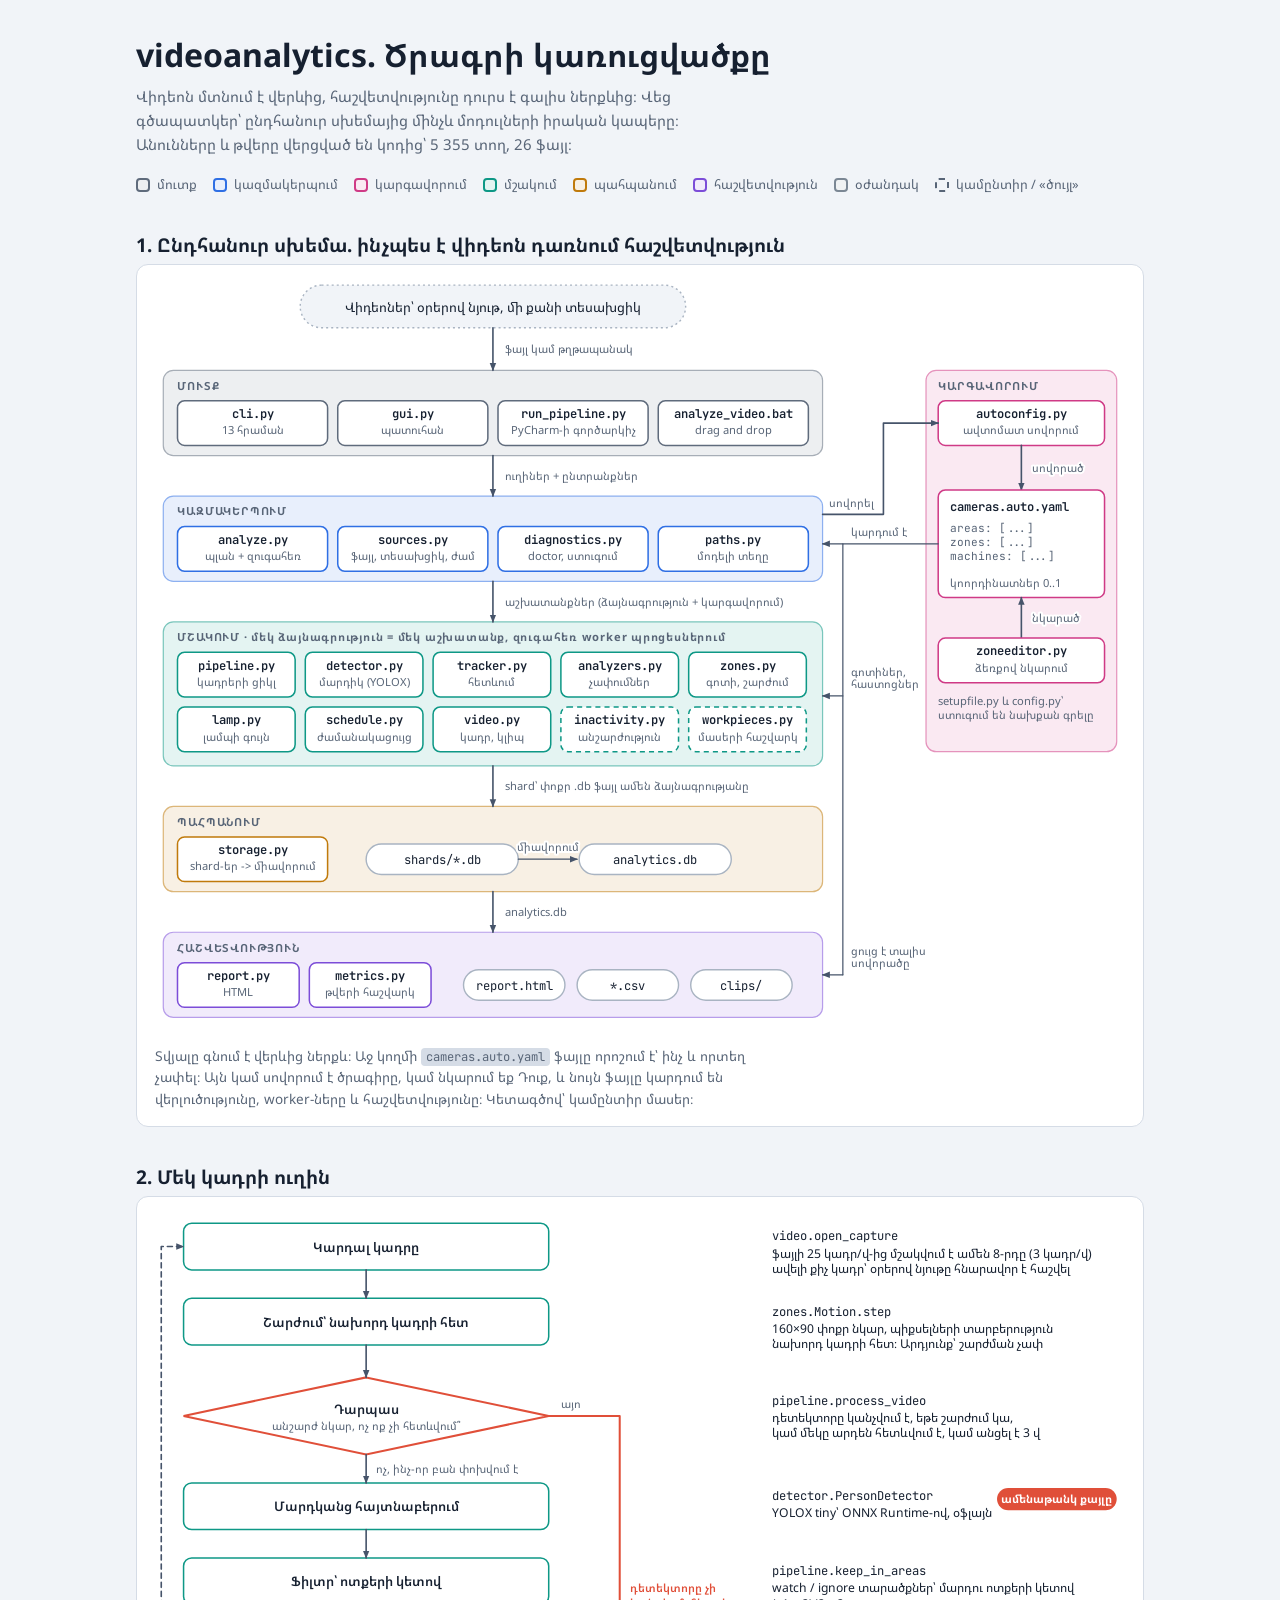
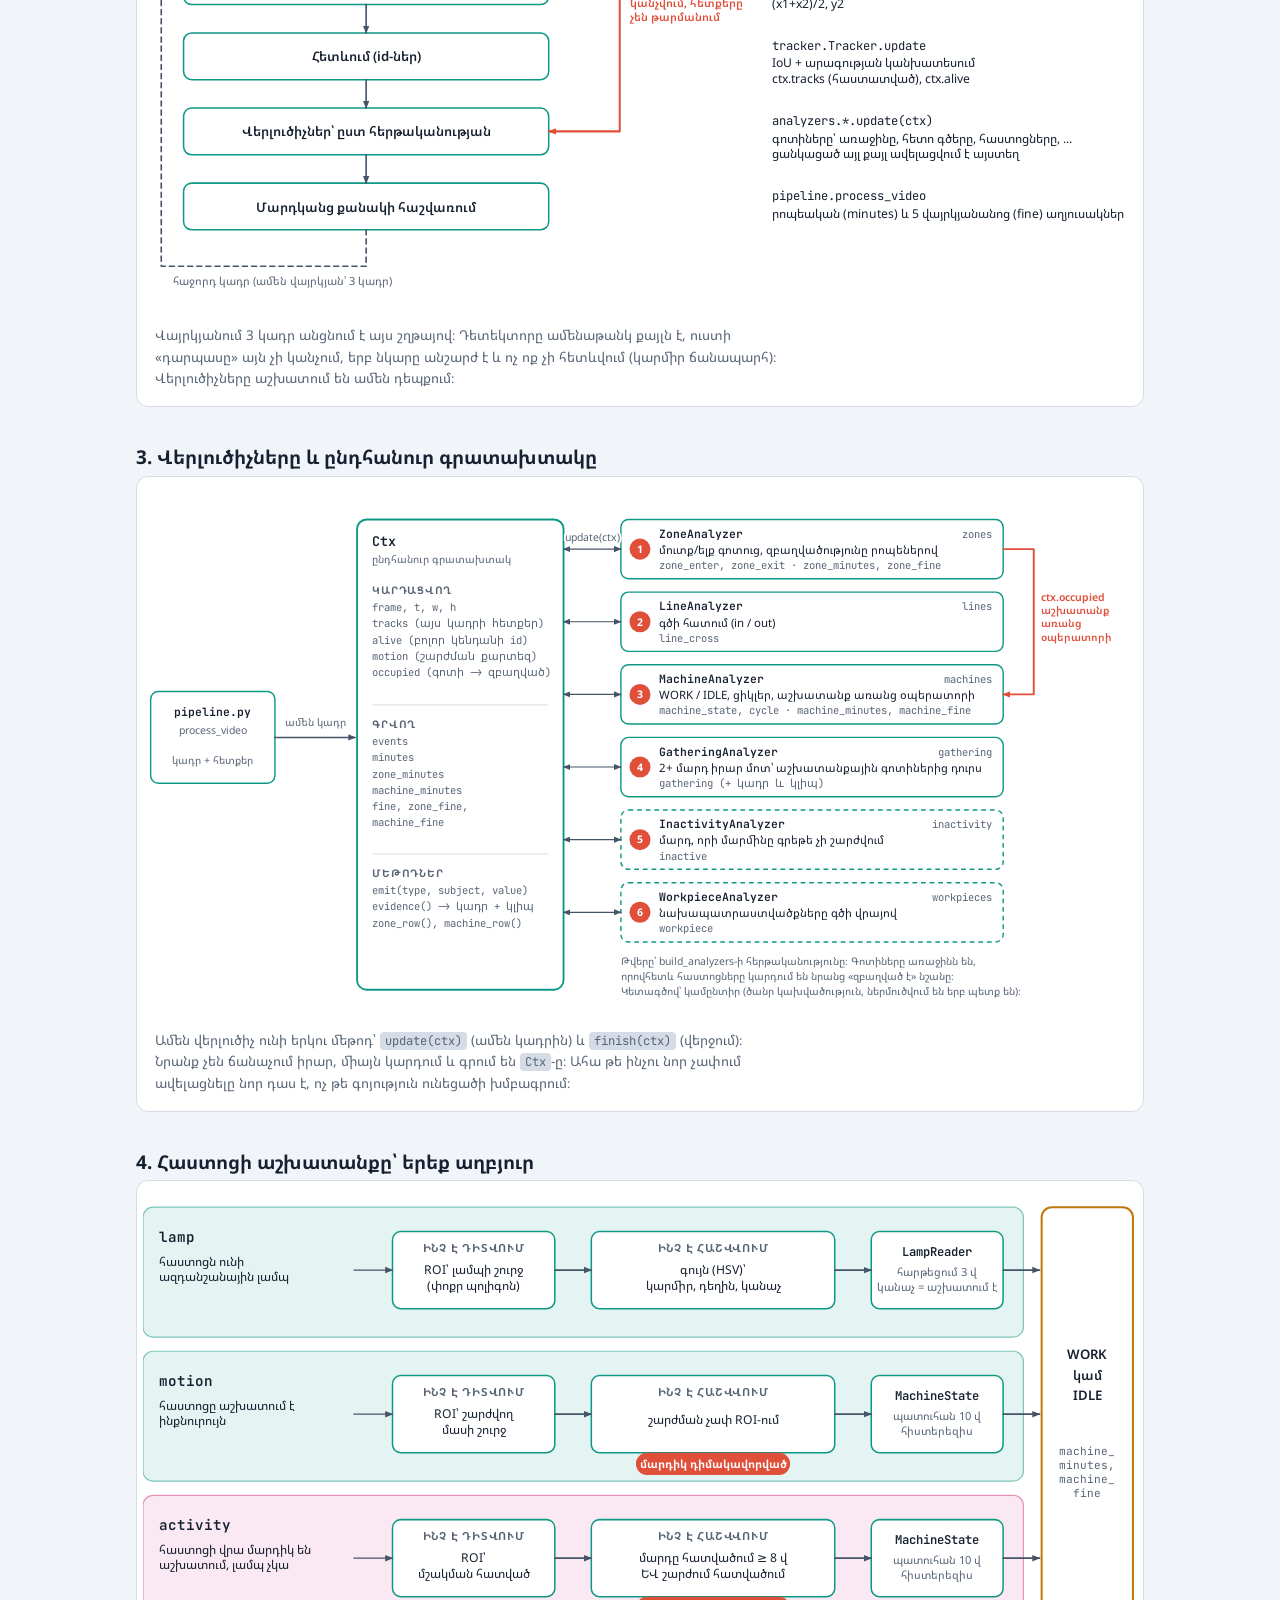
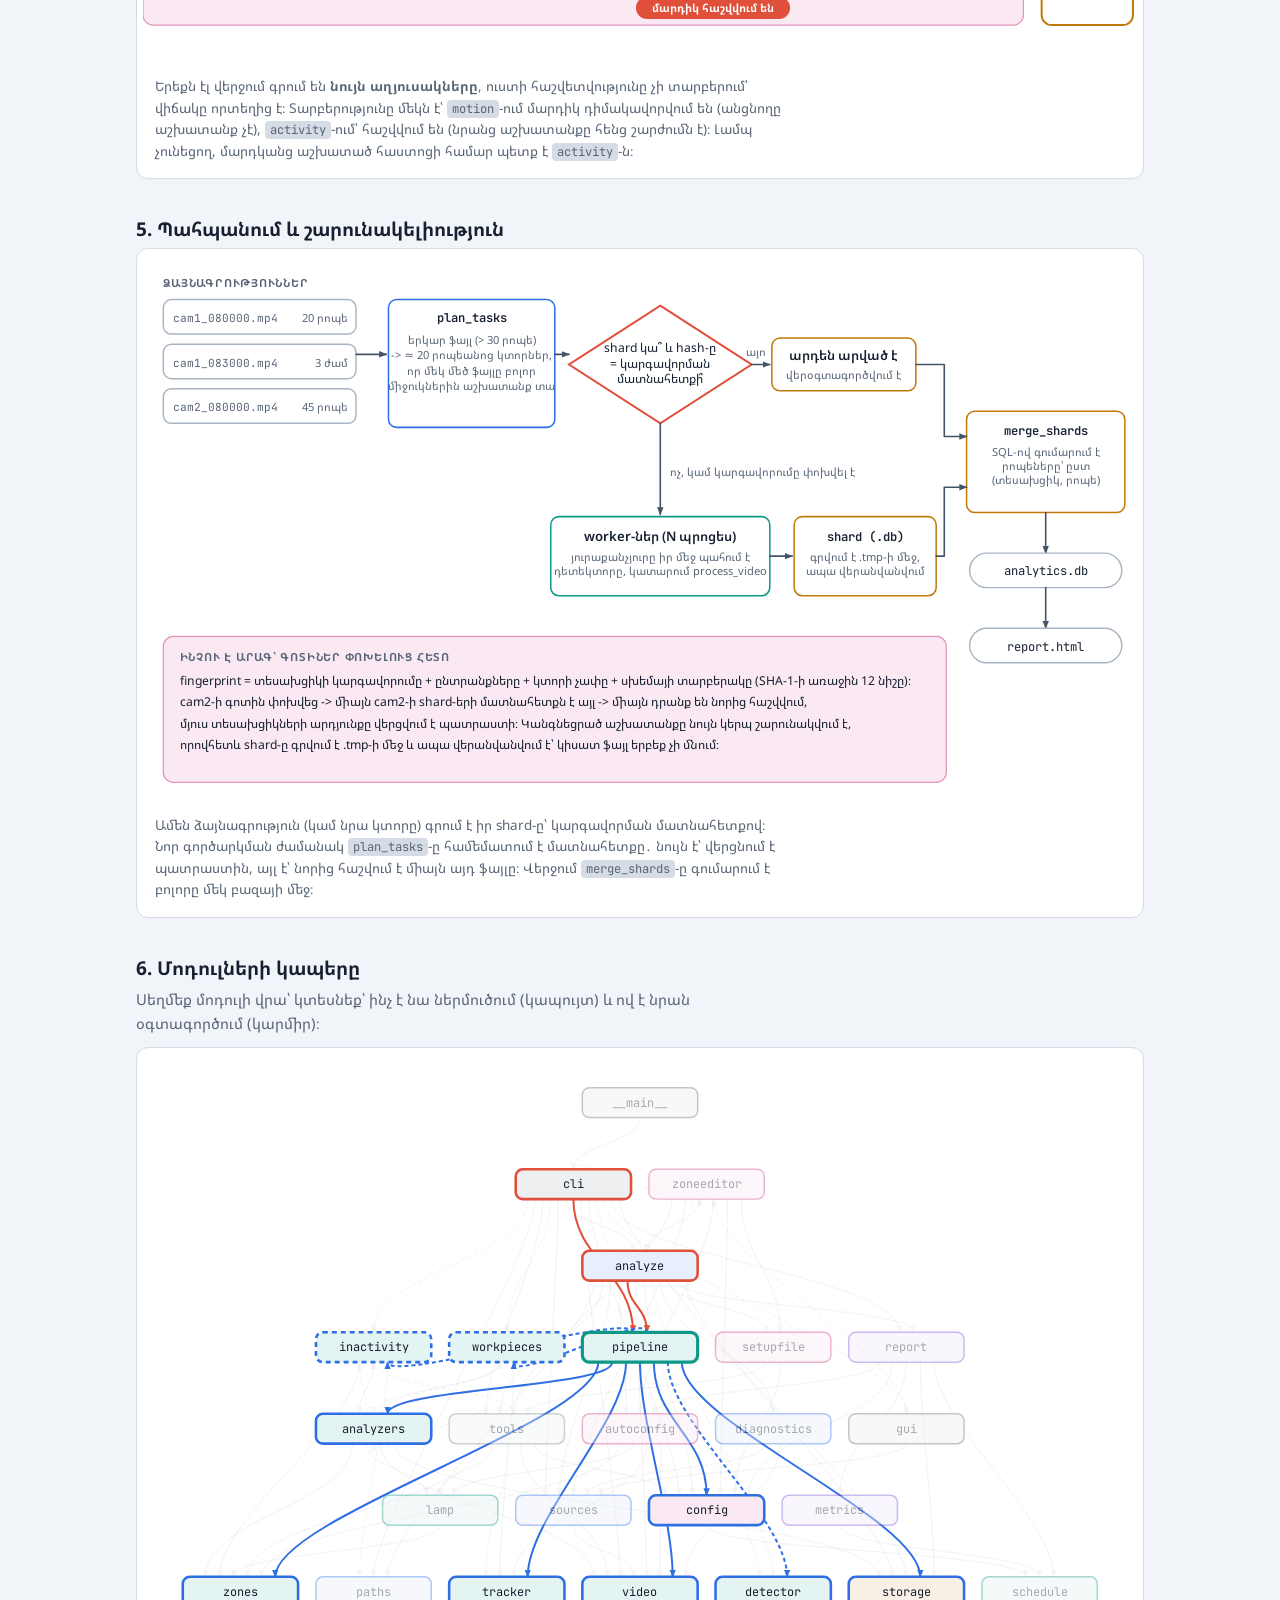
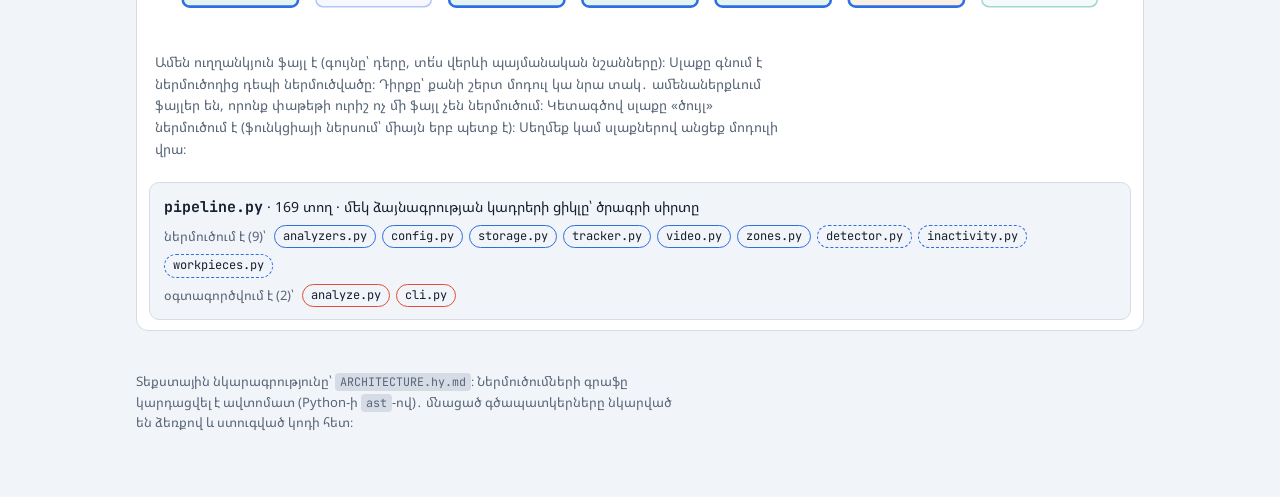
==== commit f61c18d3: "Add a Word copy of the structure document, with its diagrams docs/ARCHITECTURE.hy.docx is ARCHITECTU" ====
--- a/videoanalytics/docs/architecture.html
+++ b/videoanalytics/docs/architecture.html
@@ -94,7 +94,7 @@
 <div class="page">
 <header>
 <h1>videoanalytics. Ծրագրի կառուցվածքը</h1>
-<p class="lead">Վիդեոն մտնում է վերևից, հաշվետվությունը դուրս է գալիս ներքևից։ Վեց գծապատկեր՝ ընդհանուր սխեմայից մինչև մոդուլների իրական կապերը։ Անունները և թվերը վերցված են կոդից՝ 5 280 տող, 26 ֆայլ։</p>
+<p class="lead">Վիդեոն մտնում է վերևից, հաշվետվությունը դուրս է գալիս ներքևից։ Վեց գծապատկեր՝ ընդհանուր սխեմայից մինչև մոդուլների իրական կապերը։ Անունները և թվերը վերցված են կոդից՝ 5 355 տող, 26 ֆայլ։</p>
 <ul class="legend" aria-label="Գույների նշանակությունը"><li><i style="--c:var(--entry);--cb:var(--entry-bg)"></i>մուտք</li><li><i style="--c:var(--orch);--cb:var(--orch-bg)"></i>կազմակերպում</li><li><i style="--c:var(--setup);--cb:var(--setup-bg)"></i>կարգավորում</li><li><i style="--c:var(--process);--cb:var(--process-bg)"></i>մշակում</li><li><i style="--c:var(--store);--cb:var(--store-bg)"></i>պահպանում</li><li><i style="--c:var(--report);--cb:var(--report-bg)"></i>հաշվետվություն</li><li><i style="--c:var(--util);--cb:var(--util-bg)"></i>օժանդակ</li><li><i class="opt" style="--c:var(--muted);--cb:transparent"></i>կամընտիր / «ծույլ»</li></ul>
 <p class="swipe">Գծապատկերները լայն են․ նեղ էկրանին սահեցրեք դրանք աջ ու ձախ։</p>
 </header>
@@ -591,7 +591,7 @@
 <g class="mod process" data-id="zones" tabindex="0" role="button" aria-label="zones.py, 101 տող"><title>zones.py · 101 տող · գոտի, գիծ, շարժում, WORK/IDLE վիճակի պատուհան</title><rect x="40.0" y="526" width="116" height="30" rx="7"/><text class="mono" x="98.0" y="545" text-anchor="middle">zones</text></g>
 <g class="mod orch" data-id="paths" tabindex="0" role="button" aria-label="paths.py, 25 տող"><title>paths.py · 25 տող · որտեղ են պահվում մոդելները</title><rect x="174.0" y="526" width="116" height="30" rx="7"/><text class="mono" x="232.0" y="545" text-anchor="middle">paths</text></g>
 <g class="mod process" data-id="tracker" tabindex="0" role="button" aria-label="tracker.py, 99 տող"><title>tracker.py · 99 տող · հետևում կադրից կադր (IoU + արագություն)</title><rect x="308.0" y="526" width="116" height="30" rx="7"/><text class="mono" x="366.0" y="545" text-anchor="middle">tracker</text></g>
-<g class="mod process" data-id="video" tabindex="0" role="button" aria-label="video.py, 77 տող"><title>video.py · 77 տող · վիդեո բացում, կլիպեր, ակտիվ ժամեր</title><rect x="442.0" y="526" width="116" height="30" rx="7"/><text class="mono" x="500.0" y="545" text-anchor="middle">video</text></g>
+<g class="mod process" data-id="video" tabindex="0" role="button" aria-label="video.py, 80 տող"><title>video.py · 80 տող · վիդեո բացում, կլիպեր, ակտիվ ժամեր</title><rect x="442.0" y="526" width="116" height="30" rx="7"/><text class="mono" x="500.0" y="545" text-anchor="middle">video</text></g>
 <g class="mod process" data-id="detector" tabindex="0" role="button" aria-label="detector.py, 59 տող"><title>detector.py · 59 տող · մարդկանց հայտնաբերում՝ YOLOX, ONNX Runtime</title><rect x="576.0" y="526" width="116" height="30" rx="7"/><text class="mono" x="634.0" y="545" text-anchor="middle">detector</text></g>
 <g class="mod store" data-id="storage" tabindex="0" role="button" aria-label="storage.py, 135 տող"><title>storage.py · 135 տող · shard-եր -&gt; analytics.db</title><rect x="710.0" y="526" width="116" height="30" rx="7"/><text class="mono" x="768.0" y="545" text-anchor="middle">storage</text></g>
 <g class="mod process" data-id="schedule" tabindex="0" role="button" aria-label="schedule.py, 38 տող"><title>schedule.py · 38 տող · աշխատանքային ժամեր և ընդմիջումներ</title><rect x="844.0" y="526" width="116" height="30" rx="7"/><text class="mono" x="902.0" y="545" text-anchor="middle">schedule</text></g>
@@ -599,17 +599,17 @@
 <g class="mod orch" data-id="sources" tabindex="0" role="button" aria-label="sources.py, 247 տող"><title>sources.py · 247 տող · ձայնագրությունների որոնում, տեսախցիկը և սկսելու ժամը՝ ֆայլի անունից</title><rect x="375.0" y="444" width="116" height="30" rx="7"/><text class="mono" x="433.0" y="463" text-anchor="middle">sources</text></g>
 <g class="mod setup" data-id="config" tabindex="0" role="button" aria-label="config.py, 190 տող"><title>config.py · 190 տող · լռելյայն արժեքներ և խիստ ստուգում</title><rect x="509.0" y="444" width="116" height="30" rx="7"/><text class="mono" x="567.0" y="463" text-anchor="middle">config</text></g>
 <g class="mod report" data-id="metrics" tabindex="0" role="button" aria-label="metrics.py, 63 տող"><title>metrics.py · 63 տող · բացակայություն, երկար պարապուրդներ</title><rect x="643.0" y="444" width="116" height="30" rx="7"/><text class="mono" x="701.0" y="463" text-anchor="middle">metrics</text></g>
-<g class="mod process" data-id="analyzers" tabindex="0" role="button" aria-label="analyzers.py, 361 տող"><title>analyzers.py · 361 տող · չափումները (գոտի, գիծ, հաստոց, հավաք) և ընդհանուր Ctx-ը</title><rect x="174.0" y="362" width="116" height="30" rx="7"/><text class="mono" x="232.0" y="381" text-anchor="middle">analyzers</text></g>
+<g class="mod process" data-id="analyzers" tabindex="0" role="button" aria-label="analyzers.py, 365 տող"><title>analyzers.py · 365 տող · չափումները (գոտի, գիծ, հաստոց, հավաք) և ընդհանուր Ctx-ը</title><rect x="174.0" y="362" width="116" height="30" rx="7"/><text class="mono" x="232.0" y="381" text-anchor="middle">analyzers</text></g>
 <g class="mod util" data-id="tools" tabindex="0" role="button" aria-label="tools.py, 221 տող"><title>tools.py · 221 տող · խառը գործիքներ՝ snap, մոդելներ, կադրեր, COCO, probe</title><rect x="308.0" y="362" width="116" height="30" rx="7"/><text class="mono" x="366.0" y="381" text-anchor="middle">tools</text></g>
 <g class="mod setup" data-id="autoconfig" tabindex="0" role="button" aria-label="autoconfig.py, 266 տող"><title>autoconfig.py · 266 տող · ավտոմատ սովորում՝ կայաններ, հաստոցներ (լամպեր՝ միայն խնդրելիս)</title><rect x="442.0" y="362" width="116" height="30" rx="7"/><text class="mono" x="500.0" y="381" text-anchor="middle">autoconfig</text></g>
-<g class="mod orch" data-id="diagnostics" tabindex="0" role="button" aria-label="diagnostics.py, 392 տող"><title>diagnostics.py · 392 տող · ինչ է երևում ձայնագրություններում․ doctor և diagnostics.txt</title><rect x="576.0" y="362" width="116" height="30" rx="7"/><text class="mono" x="634.0" y="381" text-anchor="middle">diagnostics</text></g>
-<g class="mod entry" data-id="gui" tabindex="0" role="button" aria-label="gui.py, 438 տող"><title>gui.py · 438 տող · պատուհան (tkinter)․ վերլուծությունը գործարկում է առանձին պրոցեսով</title><rect x="710.0" y="362" width="116" height="30" rx="7"/><text class="mono" x="768.0" y="381" text-anchor="middle">gui</text></g>
+<g class="mod orch" data-id="diagnostics" tabindex="0" role="button" aria-label="diagnostics.py, 431 տող"><title>diagnostics.py · 431 տող · ինչ է երևում ձայնագրություններում․ doctor և diagnostics.txt</title><rect x="576.0" y="362" width="116" height="30" rx="7"/><text class="mono" x="634.0" y="381" text-anchor="middle">diagnostics</text></g>
+<g class="mod entry" data-id="gui" tabindex="0" role="button" aria-label="gui.py, 444 տող"><title>gui.py · 444 տող · պատուհան (tkinter)․ վերլուծությունը գործարկում է առանձին պրոցեսով</title><rect x="710.0" y="362" width="116" height="30" rx="7"/><text class="mono" x="768.0" y="381" text-anchor="middle">gui</text></g>
 <g class="mod process opt" data-id="inactivity" tabindex="0" role="button" aria-label="inactivity.py, 179 տող"><title>inactivity.py · 179 տող · անշարժություն (կամընտիր՝ MediaPipe)</title><rect x="174.0" y="280" width="116" height="30" rx="7"/><text class="mono" x="232.0" y="299" text-anchor="middle">inactivity</text></g>
 <g class="mod process opt" data-id="workpieces" tabindex="0" role="button" aria-label="workpieces.py, 123 տող"><title>workpieces.py · 123 տող · նախապատրաստվածքների հաշվարկ (կամընտիր՝ RF-DETR)</title><rect x="308.0" y="280" width="116" height="30" rx="7"/><text class="mono" x="366.0" y="299" text-anchor="middle">workpieces</text></g>
-<g class="mod process" data-id="pipeline" tabindex="0" role="button" aria-label="pipeline.py, 157 տող"><title>pipeline.py · 157 տող · մեկ ձայնագրության կադրերի ցիկլը՝ ծրագրի սիրտը</title><rect x="442.0" y="280" width="116" height="30" rx="7"/><text class="mono" x="500.0" y="299" text-anchor="middle">pipeline</text></g>
+<g class="mod process" data-id="pipeline" tabindex="0" role="button" aria-label="pipeline.py, 169 տող"><title>pipeline.py · 169 տող · մեկ ձայնագրության կադրերի ցիկլը՝ ծրագրի սիրտը</title><rect x="442.0" y="280" width="116" height="30" rx="7"/><text class="mono" x="500.0" y="299" text-anchor="middle">pipeline</text></g>
 <g class="mod setup" data-id="setupfile" tabindex="0" role="button" aria-label="setupfile.py, 78 տող"><title>setupfile.py · 78 տող · cameras.auto.yaml-ի գրառում (նախ ստուգում), setup/*.jpg</title><rect x="576.0" y="280" width="116" height="30" rx="7"/><text class="mono" x="634.0" y="299" text-anchor="middle">setupfile</text></g>
 <g class="mod report" data-id="report" tabindex="0" role="button" aria-label="report.py, 617 տող"><title>report.py · 617 տող · HTML հաշվետվություն և CSV-ներ</title><rect x="710.0" y="280" width="116" height="30" rx="7"/><text class="mono" x="768.0" y="299" text-anchor="middle">report</text></g>
-<g class="mod orch" data-id="analyze" tabindex="0" role="button" aria-label="analyze.py, 387 տող"><title>analyze.py · 387 տող · վիդեո ներս -&gt; հաշվետվություն դուրս․ պլանավորում, զուգահեռ կատարում, doctor</title><rect x="442.0" y="198" width="116" height="30" rx="7"/><text class="mono" x="500.0" y="217" text-anchor="middle">analyze</text></g>
+<g class="mod orch" data-id="analyze" tabindex="0" role="button" aria-label="analyze.py, 398 տող"><title>analyze.py · 398 տող · վիդեո ներս -&gt; հաշվետվություն դուրս․ պլանավորում, զուգահեռ կատարում, doctor</title><rect x="442.0" y="198" width="116" height="30" rx="7"/><text class="mono" x="500.0" y="217" text-anchor="middle">analyze</text></g>
 <g class="mod entry" data-id="cli" tabindex="0" role="button" aria-label="cli.py, 384 տող"><title>cli.py · 384 տող · 13 հրաման՝ analyze, zones, doctor, gui, scan, run, report, ...</title><rect x="375.0" y="116" width="116" height="30" rx="7"/><text class="mono" x="433.0" y="135" text-anchor="middle">cli</text></g>
 <g class="mod setup" data-id="zoneeditor" tabindex="0" role="button" aria-label="zoneeditor.py, 563 տող"><title>zoneeditor.py · 563 տող · գոտիների ձեռքով նկարում՝ տրամաբանություն առանձին, պատուհան առանձին</title><rect x="509.0" y="116" width="116" height="30" rx="7"/><text class="mono" x="567.0" y="135" text-anchor="middle">zoneeditor</text></g>
 <g class="mod entry" data-id="__main__" tabindex="0" role="button" aria-label="__main__.py, 4 տող"><title>__main__.py · 4 տող · python -m videoanalytics կանչում է cli.main</title><rect x="442.0" y="34" width="116" height="30" rx="7"/><text class="mono" x="500.0" y="53" text-anchor="middle">__main__</text></g>
@@ -617,7 +617,7 @@
 </svg></div><figcaption>Ամեն ուղղանկյուն ֆայլ է (գույնը՝ դերը, տե՛ս վերևի պայմանական նշանները)։ Սլաքը գնում է ներմուծողից դեպի ներմուծվածը։ Դիրքը՝ քանի շերտ մոդուլ կա նրա տակ․ ամենաներքևում ֆայլեր են, որոնք փաթեթի ուրիշ ոչ մի ֆայլ չեն ներմուծում։ Կետագծով սլաքը «ծույլ» ներմուծում է (ֆունկցիայի ներսում՝ միայն երբ պետք է)։ Սեղմեք կամ սլաքներով անցեք մոդուլի վրա։</figcaption></figure><div id="dep-info" aria-live="polite"></div></div></section>
 <footer>Տեքստային նկարագրությունը՝ <code>ARCHITECTURE.hy.md</code>։ Ներմուծումների գրաֆը կարդացվել է ավտոմատ (Python-ի <code>ast</code>-ով)․ մնացած գծապատկերները նկարված են ձեռքով և ստուգված կոդի հետ։</footer>
 </div>
-<script type="application/json" id="dep-data">{"__main__": {"role": "python -m videoanalytics կանչում է cli.main", "group": "entry", "lines": 4, "imports": ["cli"], "lazy": [], "used_by": [], "used_lazy": []}, "analyze": {"role": "վիդեո ներս -> հաշվետվություն դուրս․ պլանավորում, զուգահեռ կատարում, doctor", "group": "orch", "lines": 387, "imports": ["autoconfig", "config", "diagnostics", "paths", "pipeline", "report", "setupfile", "sources", "storage", "tools", "video"], "lazy": ["detector"], "used_by": ["cli", "zoneeditor"], "used_lazy": []}, "analyzers": {"role": "չափումները (գոտի, գիծ, հաստոց, հավաք) և ընդհանուր Ctx-ը", "group": "process", "lines": 361, "imports": ["lamp", "storage", "video", "zones"], "lazy": ["inactivity", "workpieces"], "used_by": ["inactivity", "pipeline", "workpieces"], "used_lazy": ["tools"]}, "autoconfig": {"role": "ավտոմատ սովորում՝ կայաններ, հաստոցներ (լամպեր՝ միայն խնդրելիս)", "group": "setup", "lines": 266, "imports": ["lamp", "tracker", "video", "zones"], "lazy": [], "used_by": ["analyze", "report", "zoneeditor"], "used_lazy": []}, "cli": {"role": "13 հրաման՝ analyze, zones, doctor, gui, scan, run, report, ...", "group": "entry", "lines": 384, "imports": ["analyze", "config", "paths", "pipeline", "report", "sources", "storage", "tools", "video"], "lazy": ["detector", "gui", "inactivity", "workpieces", "zoneeditor"], "used_by": ["__main__"], "used_lazy": []}, "config": {"role": "լռելյայն արժեքներ և խիստ ստուգում", "group": "setup", "lines": 190, "imports": ["schedule"], "lazy": [], "used_by": ["analyze", "cli", "pipeline", "report", "setupfile", "tools", "zoneeditor"], "used_lazy": []}, "detector": {"role": "մարդկանց հայտնաբերում՝ YOLOX, ONNX Runtime", "group": "process", "lines": 59, "imports": [], "lazy": [], "used_by": [], "used_lazy": ["analyze", "cli", "pipeline"]}, "diagnostics": {"role": "ինչ է երևում ձայնագրություններում․ doctor և diagnostics.txt", "group": "orch", "lines": 392, "imports": ["sources", "video"], "lazy": [], "used_by": ["analyze"], "used_lazy": []}, "gui": {"role": "պատուհան (tkinter)․ վերլուծությունը գործարկում է առանձին պրոցեսով", "group": "entry", "lines": 438, "imports": ["sources"], "lazy": ["zoneeditor"], "used_by": [], "used_lazy": ["cli"]}, "inactivity": {"role": "անշարժություն (կամընտիր՝ MediaPipe)", "group": "process", "lines": 179, "imports": ["analyzers", "zones"], "lazy": ["paths"], "used_by": [], "used_lazy": ["analyzers", "cli", "pipeline", "tools"]}, "lamp": {"role": "ազդանշանային լամպի գույնը (HSV)", "group": "process", "lines": 68, "imports": ["zones"], "lazy": [], "used_by": ["analyzers", "autoconfig", "tools"], "used_lazy": []}, "metrics": {"role": "բացակայություն, երկար պարապուրդներ", "group": "report", "lines": 63, "imports": ["schedule"], "lazy": [], "used_by": ["report"], "used_lazy": []}, "paths": {"role": "որտեղ են պահվում մոդելները", "group": "orch", "lines": 25, "imports": [], "lazy": [], "used_by": ["analyze", "cli"], "used_lazy": ["inactivity"]}, "pipeline": {"role": "մեկ ձայնագրության կադրերի ցիկլը՝ ծրագրի սիրտը", "group": "process", "lines": 157, "imports": ["analyzers", "config", "storage", "tracker", "video", "zones"], "lazy": ["detector", "inactivity", "workpieces"], "used_by": ["analyze", "cli"], "used_lazy": []}, "report": {"role": "HTML հաշվետվություն և CSV-ներ", "group": "report", "lines": 617, "imports": ["autoconfig", "config", "metrics", "schedule", "storage"], "lazy": [], "used_by": ["analyze", "cli"], "used_lazy": []}, "schedule": {"role": "աշխատանքային ժամեր և ընդմիջումներ", "group": "process", "lines": 38, "imports": [], "lazy": [], "used_by": ["config", "metrics", "report"], "used_lazy": []}, "setupfile": {"role": "cameras.auto.yaml-ի գրառում (նախ ստուգում), setup/*.jpg", "group": "setup", "lines": 78, "imports": ["config", "tools"], "lazy": [], "used_by": ["analyze", "zoneeditor"], "used_lazy": []}, "sources": {"role": "ձայնագրությունների որոնում, տեսախցիկը և սկսելու ժամը՝ ֆայլի անունից", "group": "orch", "lines": 247, "imports": ["video"], "lazy": [], "used_by": ["analyze", "cli", "diagnostics", "gui", "zoneeditor"], "used_lazy": []}, "storage": {"role": "shard-եր -> analytics.db", "group": "store", "lines": 135, "imports": [], "lazy": [], "used_by": ["analyze", "analyzers", "cli", "pipeline", "report"], "used_lazy": []}, "tools": {"role": "խառը գործիքներ՝ snap, մոդելներ, կադրեր, COCO, probe", "group": "util", "lines": 221, "imports": ["config", "lamp", "video", "zones"], "lazy": ["analyzers", "inactivity", "tracker"], "used_by": ["analyze", "cli", "setupfile", "zoneeditor"], "used_lazy": []}, "tracker": {"role": "հետևում կադրից կադր (IoU + արագություն)", "group": "process", "lines": 99, "imports": [], "lazy": [], "used_by": ["autoconfig", "pipeline", "workpieces"], "used_lazy": ["tools"]}, "video": {"role": "վիդեո բացում, կլիպեր, ակտիվ ժամեր", "group": "process", "lines": 77, "imports": [], "lazy": [], "used_by": ["analyze", "analyzers", "autoconfig", "cli", "diagnostics", "pipeline", "sources", "tools"], "used_lazy": []}, "workpieces": {"role": "նախապատրաստվածքների հաշվարկ (կամընտիր՝ RF-DETR)", "group": "process", "lines": 123, "imports": ["analyzers", "tracker"], "lazy": [], "used_by": [], "used_lazy": ["analyzers", "cli", "pipeline"]}, "zoneeditor": {"role": "գոտիների ձեռքով նկարում՝ տրամաբանություն առանձին, պատուհան առանձին", "group": "setup", "lines": 563, "imports": ["analyze", "autoconfig", "config", "setupfile", "sources", "tools"], "lazy": [], "used_by": [], "used_lazy": ["cli", "gui"]}, "zones": {"role": "գոտի, գիծ, շարժում, WORK/IDLE վիճակի պատուհան", "group": "process", "lines": 101, "imports": [], "lazy": [], "used_by": ["analyzers", "autoconfig", "inactivity", "lamp", "pipeline", "tools"], "used_lazy": []}}</script>
+<script type="application/json" id="dep-data">{"__main__": {"role": "python -m videoanalytics կանչում է cli.main", "group": "entry", "lines": 4, "imports": ["cli"], "lazy": [], "used_by": [], "used_lazy": []}, "analyze": {"role": "վիդեո ներս -> հաշվետվություն դուրս․ պլանավորում, զուգահեռ կատարում, doctor", "group": "orch", "lines": 398, "imports": ["autoconfig", "config", "diagnostics", "paths", "pipeline", "report", "setupfile", "sources", "storage", "tools", "video"], "lazy": ["detector"], "used_by": ["cli", "zoneeditor"], "used_lazy": []}, "analyzers": {"role": "չափումները (գոտի, գիծ, հաստոց, հավաք) և ընդհանուր Ctx-ը", "group": "process", "lines": 365, "imports": ["lamp", "storage", "video", "zones"], "lazy": ["inactivity", "workpieces"], "used_by": ["inactivity", "pipeline", "workpieces"], "used_lazy": ["tools"]}, "autoconfig": {"role": "ավտոմատ սովորում՝ կայաններ, հաստոցներ (լամպեր՝ միայն խնդրելիս)", "group": "setup", "lines": 266, "imports": ["lamp", "tracker", "video", "zones"], "lazy": [], "used_by": ["analyze", "report", "zoneeditor"], "used_lazy": []}, "cli": {"role": "13 հրաման՝ analyze, zones, doctor, gui, scan, run, report, ...", "group": "entry", "lines": 384, "imports": ["analyze", "config", "paths", "pipeline", "report", "sources", "storage", "tools", "video"], "lazy": ["detector", "gui", "inactivity", "workpieces", "zoneeditor"], "used_by": ["__main__"], "used_lazy": []}, "config": {"role": "լռելյայն արժեքներ և խիստ ստուգում", "group": "setup", "lines": 190, "imports": ["schedule"], "lazy": [], "used_by": ["analyze", "cli", "pipeline", "report", "setupfile", "tools", "zoneeditor"], "used_lazy": []}, "detector": {"role": "մարդկանց հայտնաբերում՝ YOLOX, ONNX Runtime", "group": "process", "lines": 59, "imports": [], "lazy": [], "used_by": [], "used_lazy": ["analyze", "cli", "pipeline"]}, "diagnostics": {"role": "ինչ է երևում ձայնագրություններում․ doctor և diagnostics.txt", "group": "orch", "lines": 431, "imports": ["sources", "video"], "lazy": [], "used_by": ["analyze"], "used_lazy": []}, "gui": {"role": "պատուհան (tkinter)․ վերլուծությունը գործարկում է առանձին պրոցեսով", "group": "entry", "lines": 444, "imports": ["sources"], "lazy": ["zoneeditor"], "used_by": [], "used_lazy": ["cli"]}, "inactivity": {"role": "անշարժություն (կամընտիր՝ MediaPipe)", "group": "process", "lines": 179, "imports": ["analyzers", "zones"], "lazy": ["paths"], "used_by": [], "used_lazy": ["analyzers", "cli", "pipeline", "tools"]}, "lamp": {"role": "ազդանշանային լամպի գույնը (HSV)", "group": "process", "lines": 68, "imports": ["zones"], "lazy": [], "used_by": ["analyzers", "autoconfig", "tools"], "used_lazy": []}, "metrics": {"role": "բացակայություն, երկար պարապուրդներ", "group": "report", "lines": 63, "imports": ["schedule"], "lazy": [], "used_by": ["report"], "used_lazy": []}, "paths": {"role": "որտեղ են պահվում մոդելները", "group": "orch", "lines": 25, "imports": [], "lazy": [], "used_by": ["analyze", "cli"], "used_lazy": ["inactivity"]}, "pipeline": {"role": "մեկ ձայնագրության կադրերի ցիկլը՝ ծրագրի սիրտը", "group": "process", "lines": 169, "imports": ["analyzers", "config", "storage", "tracker", "video", "zones"], "lazy": ["detector", "inactivity", "workpieces"], "used_by": ["analyze", "cli"], "used_lazy": []}, "report": {"role": "HTML հաշվետվություն և CSV-ներ", "group": "report", "lines": 617, "imports": ["autoconfig", "config", "metrics", "schedule", "storage"], "lazy": [], "used_by": ["analyze", "cli"], "used_lazy": []}, "schedule": {"role": "աշխատանքային ժամեր և ընդմիջումներ", "group": "process", "lines": 38, "imports": [], "lazy": [], "used_by": ["config", "metrics", "report"], "used_lazy": []}, "setupfile": {"role": "cameras.auto.yaml-ի գրառում (նախ ստուգում), setup/*.jpg", "group": "setup", "lines": 78, "imports": ["config", "tools"], "lazy": [], "used_by": ["analyze", "zoneeditor"], "used_lazy": []}, "sources": {"role": "ձայնագրությունների որոնում, տեսախցիկը և սկսելու ժամը՝ ֆայլի անունից", "group": "orch", "lines": 247, "imports": ["video"], "lazy": [], "used_by": ["analyze", "cli", "diagnostics", "gui", "zoneeditor"], "used_lazy": []}, "storage": {"role": "shard-եր -> analytics.db", "group": "store", "lines": 135, "imports": [], "lazy": [], "used_by": ["analyze", "analyzers", "cli", "pipeline", "report"], "used_lazy": []}, "tools": {"role": "խառը գործիքներ՝ snap, մոդելներ, կադրեր, COCO, probe", "group": "util", "lines": 221, "imports": ["config", "lamp", "video", "zones"], "lazy": ["analyzers", "inactivity", "tracker"], "used_by": ["analyze", "cli", "setupfile", "zoneeditor"], "used_lazy": []}, "tracker": {"role": "հետևում կադրից կադր (IoU + արագություն)", "group": "process", "lines": 99, "imports": [], "lazy": [], "used_by": ["autoconfig", "pipeline", "workpieces"], "used_lazy": ["tools"]}, "video": {"role": "վիդեո բացում, կլիպեր, ակտիվ ժամեր", "group": "process", "lines": 80, "imports": [], "lazy": [], "used_by": ["analyze", "analyzers", "autoconfig", "cli", "diagnostics", "pipeline", "sources", "tools"], "used_lazy": []}, "workpieces": {"role": "նախապատրաստվածքների հաշվարկ (կամընտիր՝ RF-DETR)", "group": "process", "lines": 123, "imports": ["analyzers", "tracker"], "lazy": [], "used_by": [], "used_lazy": ["analyzers", "cli", "pipeline"]}, "zoneeditor": {"role": "գոտիների ձեռքով նկարում՝ տրամաբանություն առանձին, պատուհան առանձին", "group": "setup", "lines": 563, "imports": ["analyze", "autoconfig", "config", "setupfile", "sources", "tools"], "lazy": [], "used_by": [], "used_lazy": ["cli", "gui"]}, "zones": {"role": "գոտի, գիծ, շարժում, WORK/IDLE վիճակի պատուհան", "group": "process", "lines": 101, "imports": [], "lazy": [], "used_by": ["analyzers", "autoconfig", "inactivity", "lamp", "pipeline", "tools"], "used_lazy": []}}</script>
 <script>
 (function () {
   var holder = document.getElementById('dep');
